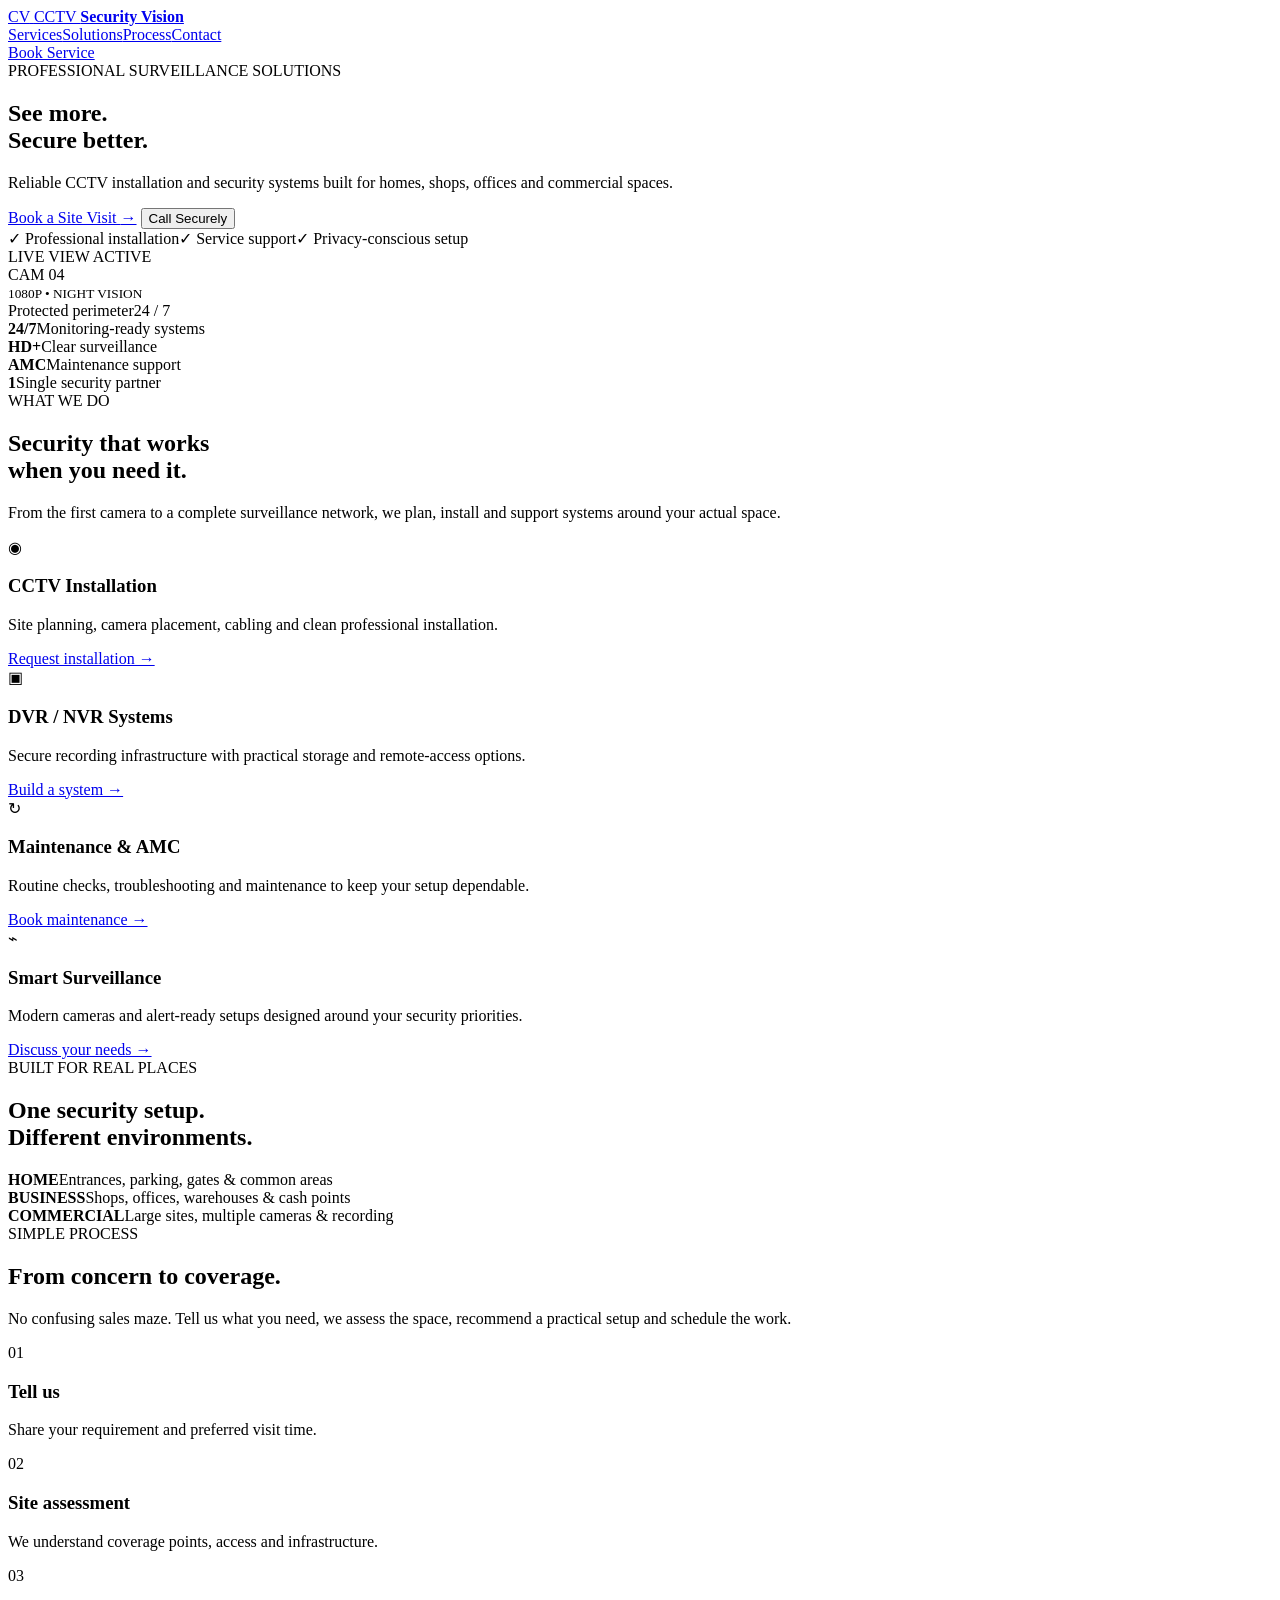
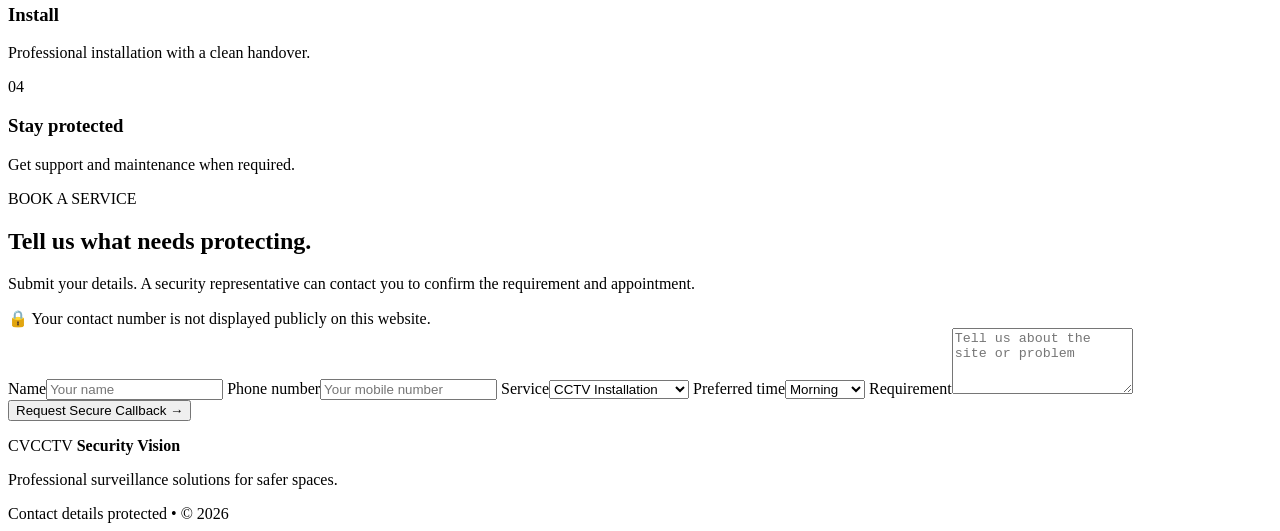
==== index.html @ 0ac09cd2 "Build CCTV Security Vision landing page" ====
<!doctype html>
<html lang="en">
<head>
  <meta charset="UTF-8">
  <meta name="viewport" content="width=device-width, initial-scale=1.0">
  <meta name="description" content="CCTV Security Vision — professional CCTV installation, surveillance systems, maintenance and security solutions.">
  <meta name="theme-color" content="#07111f">
  <title>CCTV Security Vision | Smart Surveillance. Real Protection.</title>
  <link rel="preconnect" href="https://fonts.googleapis.com">
  <link rel="preconnect" href="https://fonts.gstatic.com" crossorigin>
  <link href="https://fonts.googleapis.com/css2?family=Inter:wght@400;500;600;700;800&display=swap" rel="stylesheet">
  <link rel="stylesheet" href="styles.css">
</head>
<body>
  <header class="topbar">
    <a class="brand" href="#home" aria-label="CCTV Security Vision home">
      <span class="brand-mark">CV</span>
      <span>CCTV <b>Security Vision</b></span>
    </a>
    <nav class="nav" aria-label="Main navigation">
      <a href="#services">Services</a><a href="#solutions">Solutions</a><a href="#process">Process</a><a href="#contact">Contact</a>
    </nav>
    <a class="nav-cta" href="#booking">Book Service</a>
  </header>

  <main id="home">
    <section class="hero">
      <div class="hero-copy">
        <div class="eyebrow"><span class="status-dot"></span> PROFESSIONAL SURVEILLANCE SOLUTIONS</div>
        <h1>See more.<br><span>Secure better.</span></h1>
        <p class="hero-text">Reliable CCTV installation and security systems built for homes, shops, offices and commercial spaces.</p>
        <div class="hero-actions">
          <a class="btn primary" href="#booking">Book a Site Visit <span>→</span></a>
          <button class="btn secondary" type="button" id="secureCall">Call Securely</button>
        </div>
        <div class="trust-row"><span>✓ Professional installation</span><span>✓ Service support</span><span>✓ Privacy-conscious setup</span></div>
      </div>
      <div class="hero-visual" aria-label="CCTV surveillance preview">
        <div class="camera-card">
          <div class="camera-top"><span>LIVE VIEW</span><span class="live"><i></i> ACTIVE</span></div>
          <div class="camera-scene"><div class="scan"></div><div class="camera-lens"></div><div class="hud">CAM 04<br><small>1080P • NIGHT VISION</small></div></div>
          <div class="camera-bottom"><span>Protected perimeter</span><span>24 / 7</span></div>
        </div>
      </div>
    </section>

    <section class="stats"><div><strong>24/7</strong><span>Monitoring-ready systems</span></div><div><strong>HD+</strong><span>Clear surveillance</span></div><div><strong>AMC</strong><span>Maintenance support</span></div><div><strong>1</strong><span>Single security partner</span></div></section>

    <section id="services" class="section">
      <div class="section-head"><div><div class="eyebrow">WHAT WE DO</div><h2>Security that works<br>when you need it.</h2></div><p>From the first camera to a complete surveillance network, we plan, install and support systems around your actual space.</p></div>
      <div class="service-grid">
        <article><span class="icon">◉</span><h3>CCTV Installation</h3><p>Site planning, camera placement, cabling and clean professional installation.</p><a href="#booking">Request installation →</a></article>
        <article><span class="icon">▣</span><h3>DVR / NVR Systems</h3><p>Secure recording infrastructure with practical storage and remote-access options.</p><a href="#booking">Build a system →</a></article>
        <article><span class="icon">↻</span><h3>Maintenance & AMC</h3><p>Routine checks, troubleshooting and maintenance to keep your setup dependable.</p><a href="#booking">Book maintenance →</a></article>
        <article><span class="icon">⌁</span><h3>Smart Surveillance</h3><p>Modern cameras and alert-ready setups designed around your security priorities.</p><a href="#booking">Discuss your needs →</a></article>
      </div>
    </section>

    <section id="solutions" class="section dark-section">
      <div class="eyebrow">BUILT FOR REAL PLACES</div><h2>One security setup.<br>Different environments.</h2>
      <div class="solution-grid"><div><b>HOME</b><span>Entrances, parking, gates & common areas</span></div><div><b>BUSINESS</b><span>Shops, offices, warehouses & cash points</span></div><div><b>COMMERCIAL</b><span>Large sites, multiple cameras & recording</span></div></div>
    </section>

    <section id="process" class="section process"><div class="section-head"><div><div class="eyebrow">SIMPLE PROCESS</div><h2>From concern to coverage.</h2></div><p>No confusing sales maze. Tell us what you need, we assess the space, recommend a practical setup and schedule the work.</p></div><div class="steps"><div><span>01</span><h3>Tell us</h3><p>Share your requirement and preferred visit time.</p></div><div><span>02</span><h3>Site assessment</h3><p>We understand coverage points, access and infrastructure.</p></div><div><span>03</span><h3>Install</h3><p>Professional installation with a clean handover.</p></div><div><span>04</span><h3>Stay protected</h3><p>Get support and maintenance when required.</p></div></div></section>

    <section id="booking" class="booking-section">
      <div class="booking-copy"><div class="eyebrow">BOOK A SERVICE</div><h2>Tell us what needs protecting.</h2><p>Submit your details. A security representative can contact you to confirm the requirement and appointment.</p><div class="privacy-note">🔒 Your contact number is not displayed publicly on this website.</div></div>
      <form id="bookingForm" class="booking-form">
        <label>Name<input name="name" required autocomplete="name" placeholder="Your name"></label>
        <label>Phone number<input name="phone" required autocomplete="tel" inputmode="tel" placeholder="Your mobile number"></label>
        <label>Service<select name="service"><option>CCTV Installation</option><option>Maintenance / AMC</option><option>DVR / NVR</option><option>Site inspection</option><option>Other</option></select></label>
        <label>Preferred time<select name="time"><option>Morning</option><option>Afternoon</option><option>Evening</option></select></label>
        <label class="full">Requirement<textarea name="message" rows="4" placeholder="Tell us about the site or problem"></textarea></label>
        <button class="btn primary full" type="submit">Request Secure Callback <span>→</span></button>
        <p class="form-note" id="formMessage" role="status"></p>
      </form>
    </section>
  </main>

  <footer id="contact"><div class="brand"><span class="brand-mark">CV</span><span>CCTV <b>Security Vision</b></span></div><p>Professional surveillance solutions for safer spaces.</p><span class="protected">Contact details protected • © 2026</span></footer>
  <script src="script.js"></script>
</body>
</html>
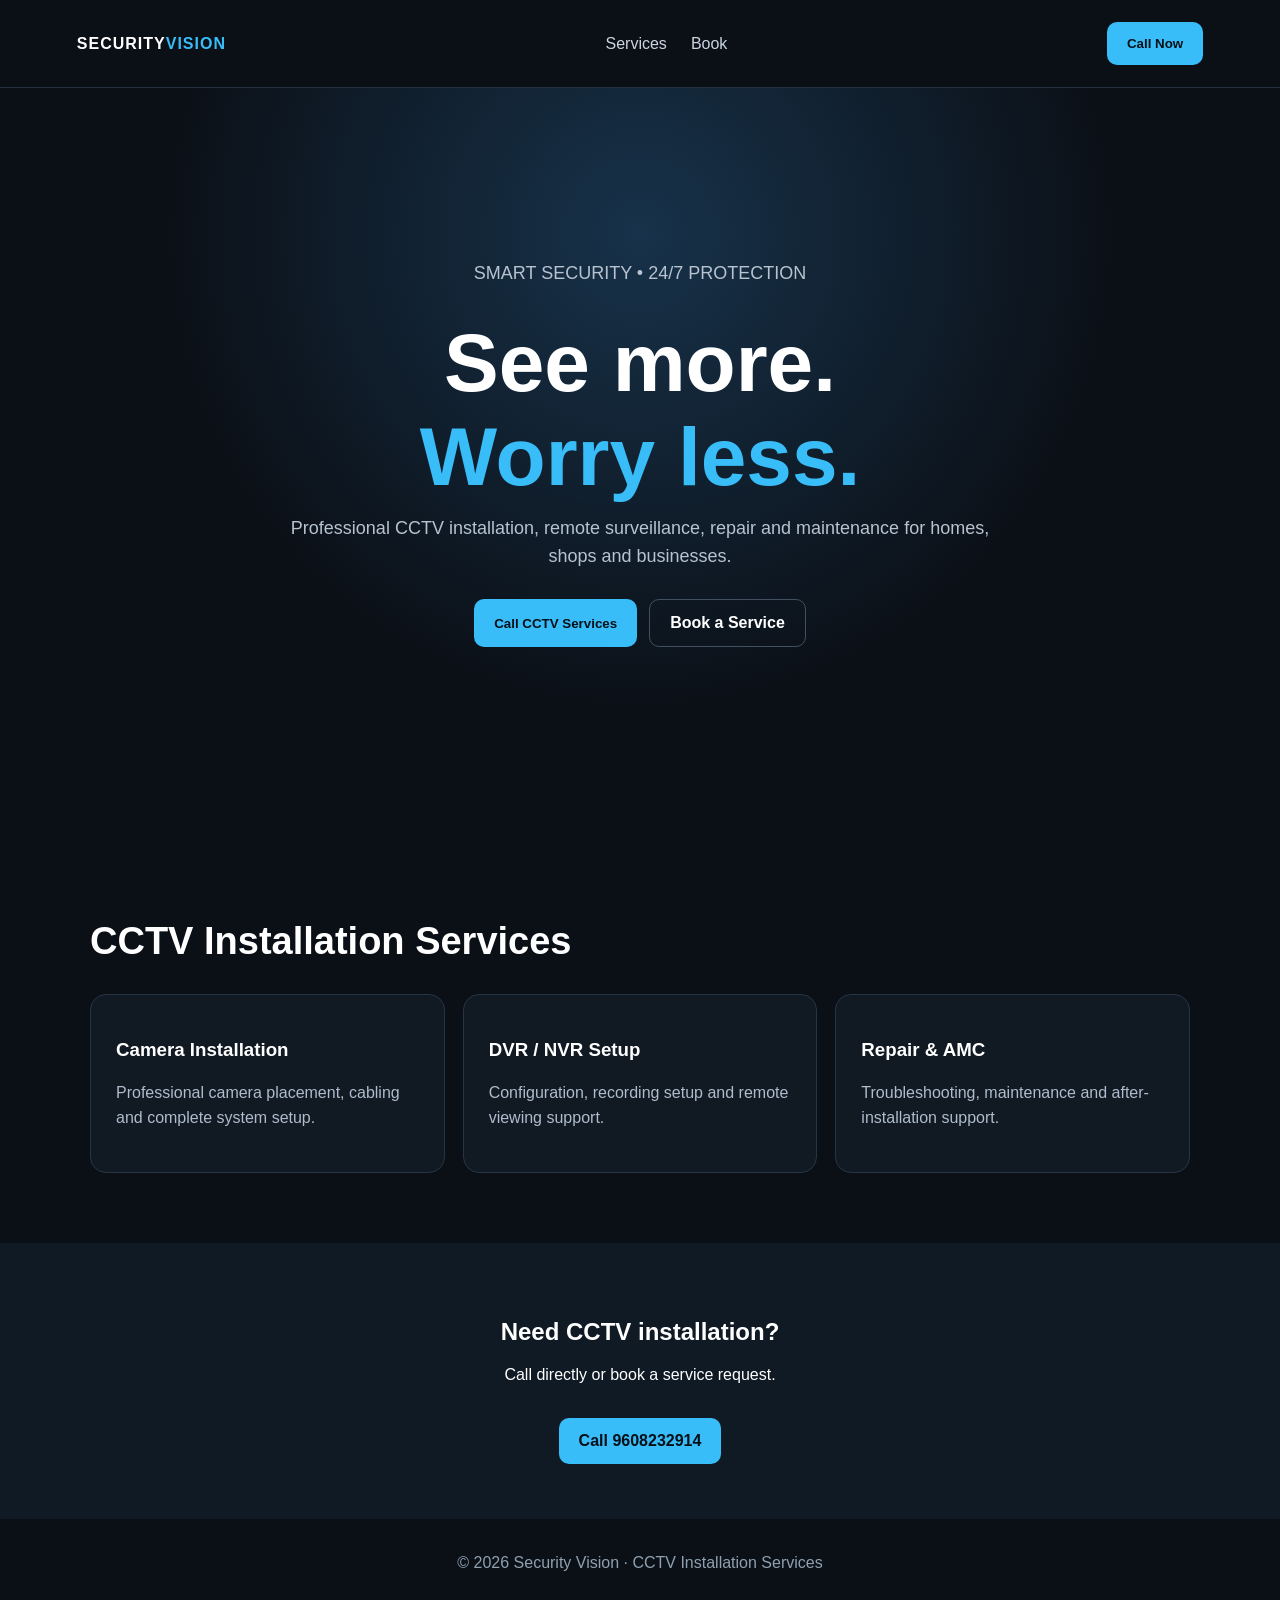
==== commit 06072752: "Add CCTV call function and service website" ====
--- a/index.html
+++ b/index.html
@@ -1,83 +1 @@
-<!doctype html>
-<html lang="en">
-<head>
-  <meta charset="UTF-8">
-  <meta name="viewport" content="width=device-width, initial-scale=1.0">
-  <meta name="description" content="CCTV Security Vision — professional CCTV installation, surveillance systems, maintenance and security solutions.">
-  <meta name="theme-color" content="#07111f">
-  <title>CCTV Security Vision | Smart Surveillance. Real Protection.</title>
-  <link rel="preconnect" href="https://fonts.googleapis.com">
-  <link rel="preconnect" href="https://fonts.gstatic.com" crossorigin>
-  <link href="https://fonts.googleapis.com/css2?family=Inter:wght@400;500;600;700;800&display=swap" rel="stylesheet">
-  <link rel="stylesheet" href="styles.css">
-</head>
-<body>
-  <header class="topbar">
-    <a class="brand" href="#home" aria-label="CCTV Security Vision home">
-      <span class="brand-mark">CV</span>
-      <span>CCTV <b>Security Vision</b></span>
-    </a>
-    <nav class="nav" aria-label="Main navigation">
-      <a href="#services">Services</a><a href="#solutions">Solutions</a><a href="#process">Process</a><a href="#contact">Contact</a>
-    </nav>
-    <a class="nav-cta" href="#booking">Book Service</a>
-  </header>
-
-  <main id="home">
-    <section class="hero">
-      <div class="hero-copy">
-        <div class="eyebrow"><span class="status-dot"></span> PROFESSIONAL SURVEILLANCE SOLUTIONS</div>
-        <h1>See more.<br><span>Secure better.</span></h1>
-        <p class="hero-text">Reliable CCTV installation and security systems built for homes, shops, offices and commercial spaces.</p>
-        <div class="hero-actions">
-          <a class="btn primary" href="#booking">Book a Site Visit <span>→</span></a>
-          <button class="btn secondary" type="button" id="secureCall">Call Securely</button>
-        </div>
-        <div class="trust-row"><span>✓ Professional installation</span><span>✓ Service support</span><span>✓ Privacy-conscious setup</span></div>
-      </div>
-      <div class="hero-visual" aria-label="CCTV surveillance preview">
-        <div class="camera-card">
-          <div class="camera-top"><span>LIVE VIEW</span><span class="live"><i></i> ACTIVE</span></div>
-          <div class="camera-scene"><div class="scan"></div><div class="camera-lens"></div><div class="hud">CAM 04<br><small>1080P • NIGHT VISION</small></div></div>
-          <div class="camera-bottom"><span>Protected perimeter</span><span>24 / 7</span></div>
-        </div>
-      </div>
-    </section>
-
-    <section class="stats"><div><strong>24/7</strong><span>Monitoring-ready systems</span></div><div><strong>HD+</strong><span>Clear surveillance</span></div><div><strong>AMC</strong><span>Maintenance support</span></div><div><strong>1</strong><span>Single security partner</span></div></section>
-
-    <section id="services" class="section">
-      <div class="section-head"><div><div class="eyebrow">WHAT WE DO</div><h2>Security that works<br>when you need it.</h2></div><p>From the first camera to a complete surveillance network, we plan, install and support systems around your actual space.</p></div>
-      <div class="service-grid">
-        <article><span class="icon">◉</span><h3>CCTV Installation</h3><p>Site planning, camera placement, cabling and clean professional installation.</p><a href="#booking">Request installation →</a></article>
-        <article><span class="icon">▣</span><h3>DVR / NVR Systems</h3><p>Secure recording infrastructure with practical storage and remote-access options.</p><a href="#booking">Build a system →</a></article>
-        <article><span class="icon">↻</span><h3>Maintenance & AMC</h3><p>Routine checks, troubleshooting and maintenance to keep your setup dependable.</p><a href="#booking">Book maintenance →</a></article>
-        <article><span class="icon">⌁</span><h3>Smart Surveillance</h3><p>Modern cameras and alert-ready setups designed around your security priorities.</p><a href="#booking">Discuss your needs →</a></article>
-      </div>
-    </section>
-
-    <section id="solutions" class="section dark-section">
-      <div class="eyebrow">BUILT FOR REAL PLACES</div><h2>One security setup.<br>Different environments.</h2>
-      <div class="solution-grid"><div><b>HOME</b><span>Entrances, parking, gates & common areas</span></div><div><b>BUSINESS</b><span>Shops, offices, warehouses & cash points</span></div><div><b>COMMERCIAL</b><span>Large sites, multiple cameras & recording</span></div></div>
-    </section>
-
-    <section id="process" class="section process"><div class="section-head"><div><div class="eyebrow">SIMPLE PROCESS</div><h2>From concern to coverage.</h2></div><p>No confusing sales maze. Tell us what you need, we assess the space, recommend a practical setup and schedule the work.</p></div><div class="steps"><div><span>01</span><h3>Tell us</h3><p>Share your requirement and preferred visit time.</p></div><div><span>02</span><h3>Site assessment</h3><p>We understand coverage points, access and infrastructure.</p></div><div><span>03</span><h3>Install</h3><p>Professional installation with a clean handover.</p></div><div><span>04</span><h3>Stay protected</h3><p>Get support and maintenance when required.</p></div></div></section>
-
-    <section id="booking" class="booking-section">
-      <div class="booking-copy"><div class="eyebrow">BOOK A SERVICE</div><h2>Tell us what needs protecting.</h2><p>Submit your details. A security representative can contact you to confirm the requirement and appointment.</p><div class="privacy-note">🔒 Your contact number is not displayed publicly on this website.</div></div>
-      <form id="bookingForm" class="booking-form">
-        <label>Name<input name="name" required autocomplete="name" placeholder="Your name"></label>
-        <label>Phone number<input name="phone" required autocomplete="tel" inputmode="tel" placeholder="Your mobile number"></label>
-        <label>Service<select name="service"><option>CCTV Installation</option><option>Maintenance / AMC</option><option>DVR / NVR</option><option>Site inspection</option><option>Other</option></select></label>
-        <label>Preferred time<select name="time"><option>Morning</option><option>Afternoon</option><option>Evening</option></select></label>
-        <label class="full">Requirement<textarea name="message" rows="4" placeholder="Tell us about the site or problem"></textarea></label>
-        <button class="btn primary full" type="submit">Request Secure Callback <span>→</span></button>
-        <p class="form-note" id="formMessage" role="status"></p>
-      </form>
-    </section>
-  </main>
-
-  <footer id="contact"><div class="brand"><span class="brand-mark">CV</span><span>CCTV <b>Security Vision</b></span></div><p>Professional surveillance solutions for safer spaces.</p><span class="protected">Contact details protected • © 2026</span></footer>
-  <script src="script.js"></script>
-</body>
-</html>+<!doctype html><html lang="en"><head><meta charset="utf-8"><meta name="viewport" content="width=device-width,initial-scale=1"><title>Security Vision | CCTV Installation Services</title><meta name="description" content="Professional CCTV installation, repair and surveillance services."><style>body{margin:0;font-family:Arial,sans-serif;background:#0b1017;color:#fff}header{padding:22px 6%;display:flex;justify-content:space-between;align-items:center;border-bottom:1px solid #24303d}nav a{color:#cbd5e1;margin:0 12px;text-decoration:none}.brand{font-weight:800;letter-spacing:1px}.brand span{color:#38bdf8}.btn{display:inline-block;border:0;border-radius:10px;padding:14px 20px;background:#38bdf8;color:#061018;font-weight:800;text-decoration:none;cursor:pointer}.hero{min-height:70vh;display:grid;place-items:center;text-align:center;padding:50px 6%;background:radial-gradient(circle at 50% 20%,#17324a,#0b1017 55%)}.hero h1{font-size:clamp(42px,8vw,82px);margin:10px 0}.hero h1 em{color:#38bdf8;font-style:normal}.hero p{max-width:700px;color:#b7c3d0;font-size:18px;line-height:1.6;margin:0 auto 28px}.actions{display:flex;gap:12px;justify-content:center;flex-wrap:wrap}.ghost{background:transparent;color:#fff;border:1px solid #415161}.section{padding:70px 6%;max-width:1100px;margin:auto}.section h2{font-size:38px}.cards{display:grid;grid-template-columns:repeat(auto-fit,minmax(220px,1fr));gap:18px}.card{background:#111923;border:1px solid #263545;border-radius:16px;padding:25px}.card p{color:#aebccc;line-height:1.6}.booking{background:#101a24;padding:55px 6%;text-align:center}.booking a{margin-top:18px}footer{text-align:center;padding:35px;color:#8fa0b1}@media(max-width:700px){header{gap:15px;flex-wrap:wrap}nav{order:3;width:100%;display:flex;justify-content:center;flex-wrap:wrap}.hero{min-height:60vh}}</style></head><body><header><div class="brand">SECURITY<span>VISION</span></div><nav><a href="#services">Services</a><a href="#booking">Book</a></nav><button class="btn" onclick="callNow()">Call Now</button></header><main><section class="hero"><div><p>SMART SECURITY • 24/7 PROTECTION</p><h1>See more.<br><em>Worry less.</em></h1><p>Professional CCTV installation, remote surveillance, repair and maintenance for homes, shops and businesses.</p><div class="actions"><button class="btn" onclick="callNow()">Call CCTV Services</button><a class="btn ghost" href="#booking">Book a Service</a></div></div></section><section id="services" class="section"><h2>CCTV Installation Services</h2><div class="cards"><article class="card"><h3>Camera Installation</h3><p>Professional camera placement, cabling and complete system setup.</p></article><article class="card"><h3>DVR / NVR Setup</h3><p>Configuration, recording setup and remote viewing support.</p></article><article class="card"><h3>Repair & AMC</h3><p>Troubleshooting, maintenance and after-installation support.</p></article></div></section><section id="booking" class="booking"><h2>Need CCTV installation?</h2><p>Call directly or book a service request.</p><a class="btn" href="tel:9608232914">Call 9608232914</a></section></main><footer>© 2026 Security Vision · CCTV Installation Services</footer><script>function callNow(){window.location.href='tel:9608232914'}</script></body></html>
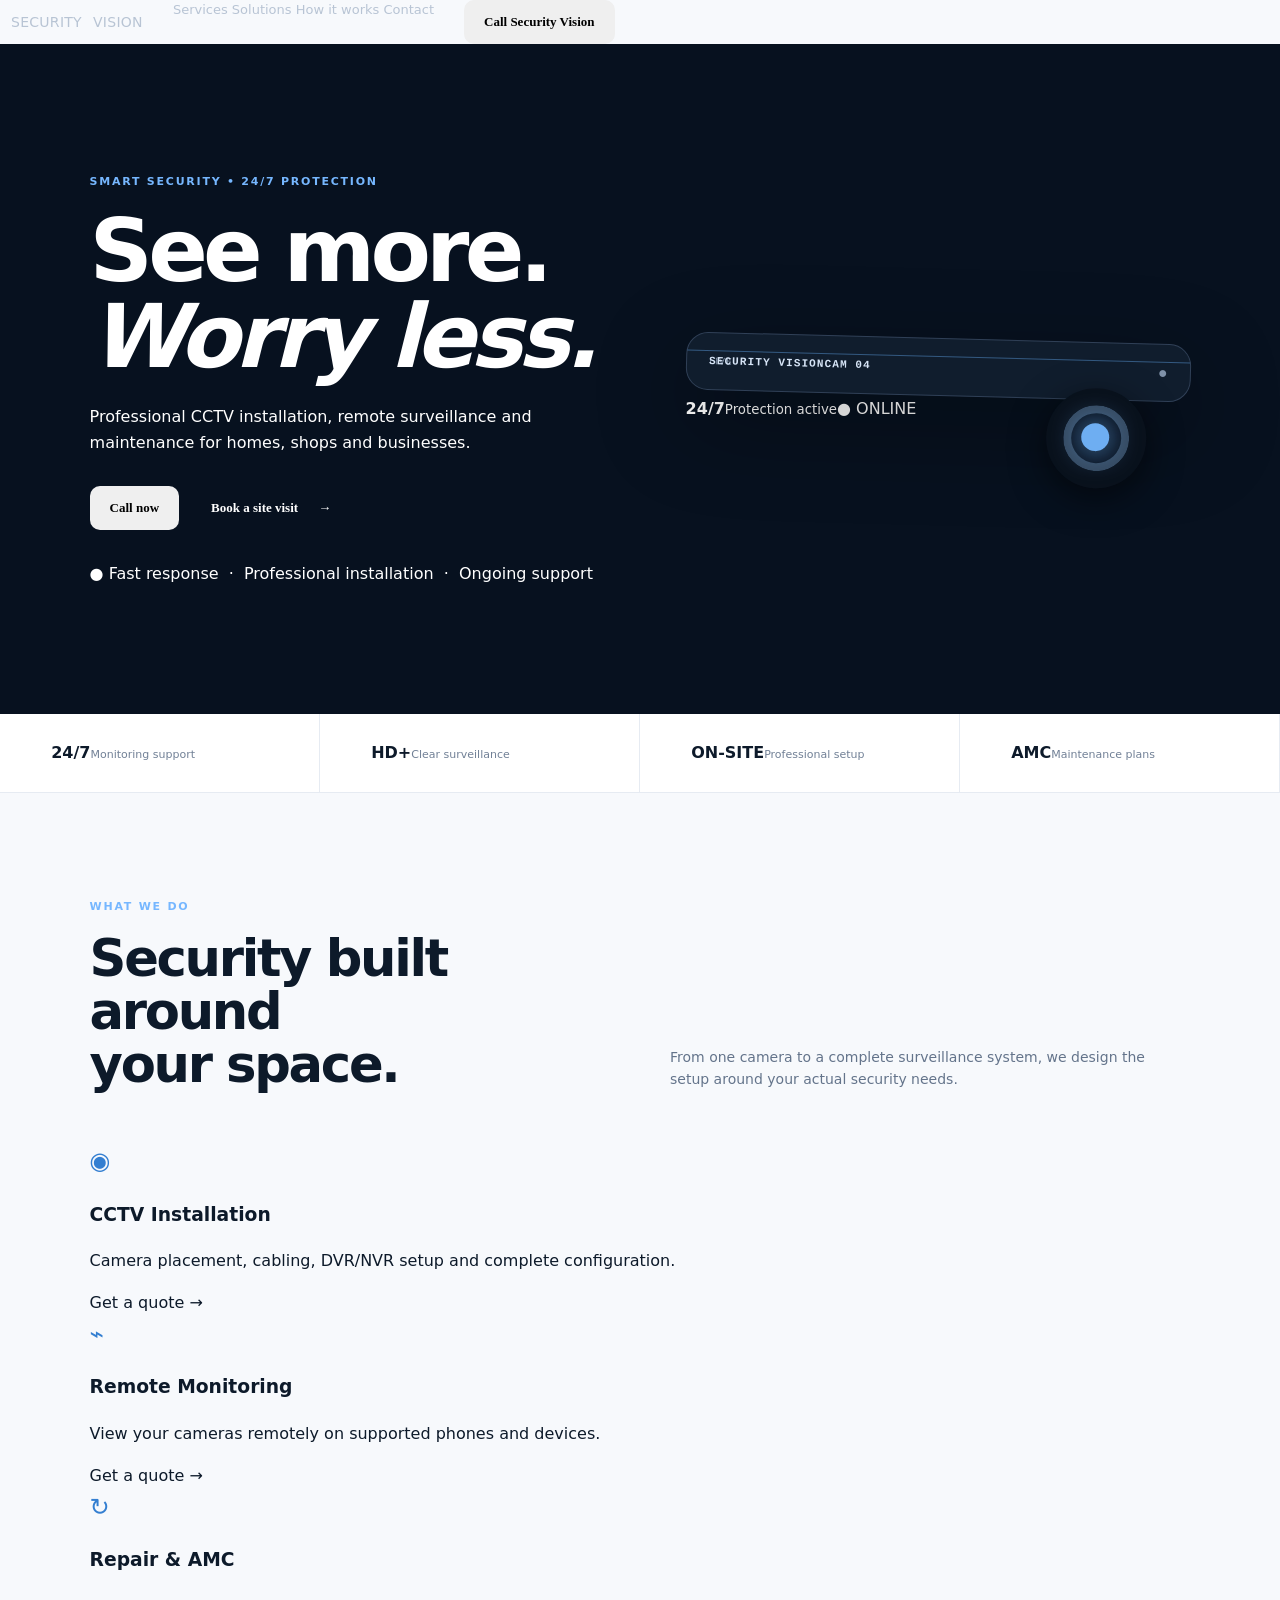
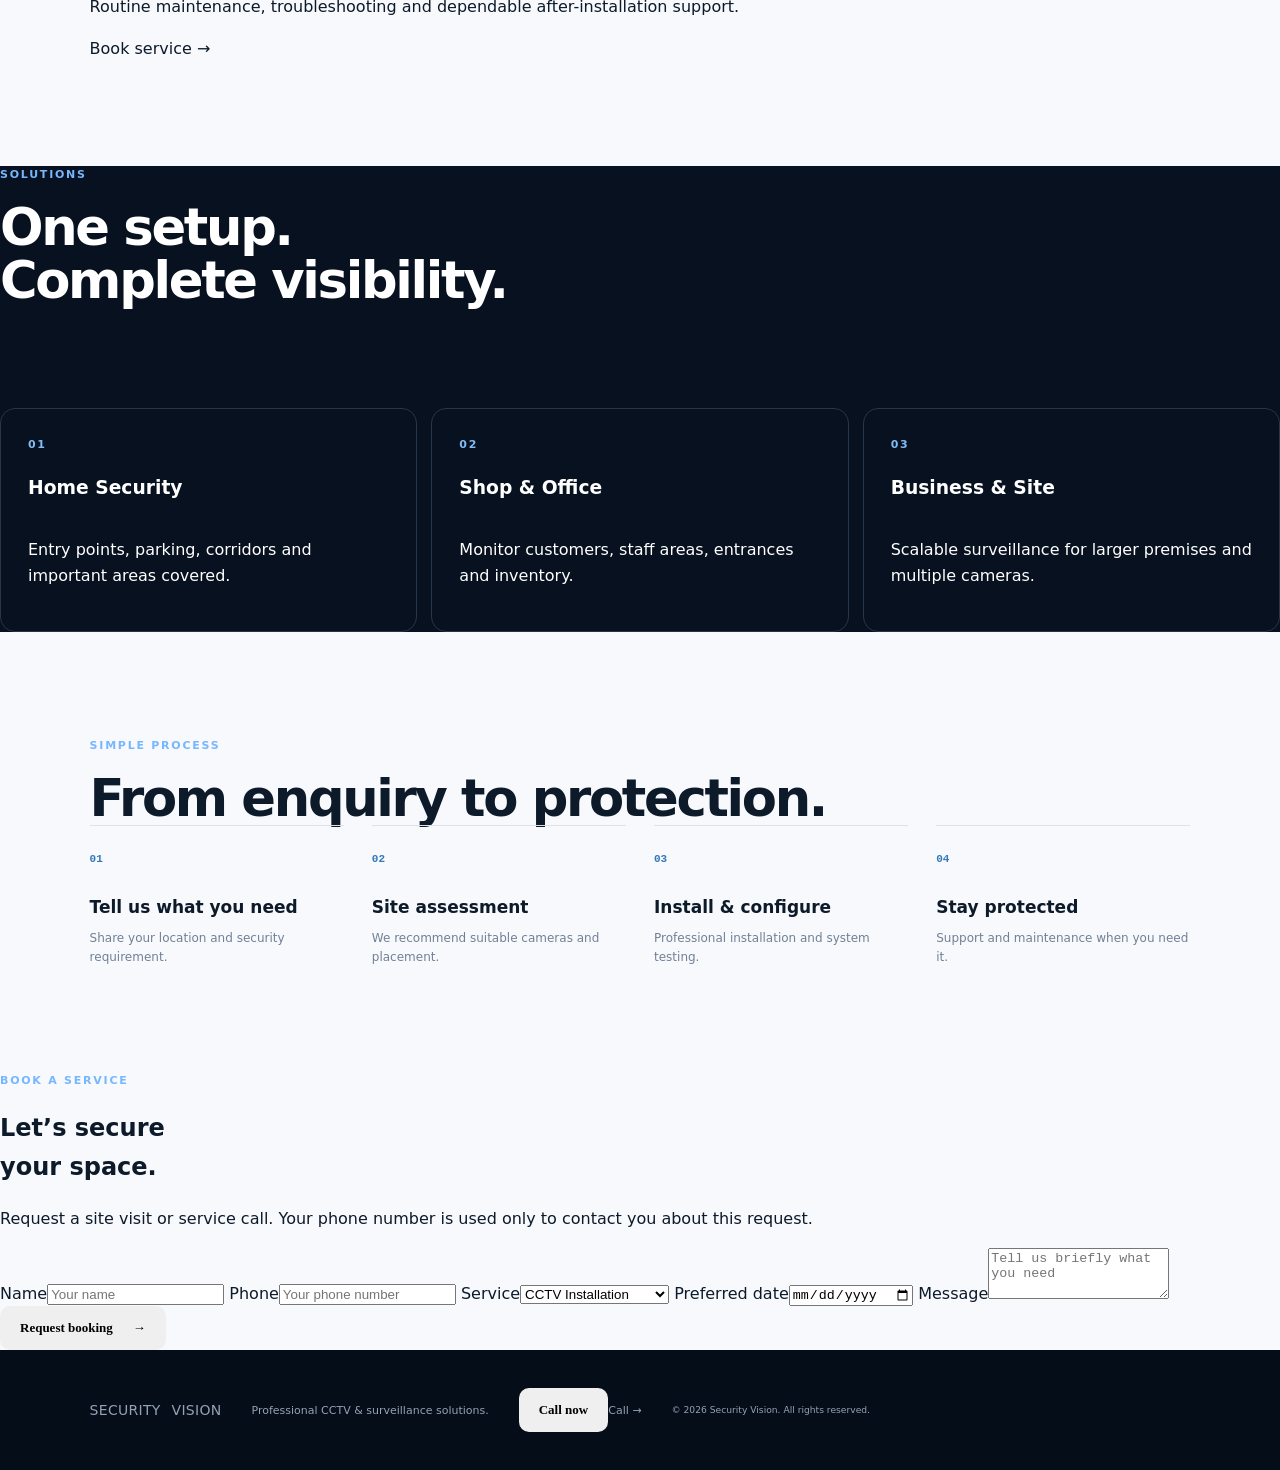
==== commit 8720eabe: "Restore premium desktop design and responsive CCTV mobile layout" ====
--- a/index.html
+++ b/index.html
@@ -1 +1,95 @@
-<!doctype html><html lang="en"><head><meta charset="utf-8"><meta name="viewport" content="width=device-width,initial-scale=1"><title>Security Vision | CCTV Installation Services</title><meta name="description" content="Professional CCTV installation, repair and surveillance services."><style>body{margin:0;font-family:Arial,sans-serif;background:#0b1017;color:#fff}header{padding:22px 6%;display:flex;justify-content:space-between;align-items:center;border-bottom:1px solid #24303d}nav a{color:#cbd5e1;margin:0 12px;text-decoration:none}.brand{font-weight:800;letter-spacing:1px}.brand span{color:#38bdf8}.btn{display:inline-block;border:0;border-radius:10px;padding:14px 20px;background:#38bdf8;color:#061018;font-weight:800;text-decoration:none;cursor:pointer}.hero{min-height:70vh;display:grid;place-items:center;text-align:center;padding:50px 6%;background:radial-gradient(circle at 50% 20%,#17324a,#0b1017 55%)}.hero h1{font-size:clamp(42px,8vw,82px);margin:10px 0}.hero h1 em{color:#38bdf8;font-style:normal}.hero p{max-width:700px;color:#b7c3d0;font-size:18px;line-height:1.6;margin:0 auto 28px}.actions{display:flex;gap:12px;justify-content:center;flex-wrap:wrap}.ghost{background:transparent;color:#fff;border:1px solid #415161}.section{padding:70px 6%;max-width:1100px;margin:auto}.section h2{font-size:38px}.cards{display:grid;grid-template-columns:repeat(auto-fit,minmax(220px,1fr));gap:18px}.card{background:#111923;border:1px solid #263545;border-radius:16px;padding:25px}.card p{color:#aebccc;line-height:1.6}.booking{background:#101a24;padding:55px 6%;text-align:center}.booking a{margin-top:18px}footer{text-align:center;padding:35px;color:#8fa0b1}@media(max-width:700px){header{gap:15px;flex-wrap:wrap}nav{order:3;width:100%;display:flex;justify-content:center;flex-wrap:wrap}.hero{min-height:60vh}}</style></head><body><header><div class="brand">SECURITY<span>VISION</span></div><nav><a href="#services">Services</a><a href="#booking">Book</a></nav><button class="btn" onclick="callNow()">Call Now</button></header><main><section class="hero"><div><p>SMART SECURITY • 24/7 PROTECTION</p><h1>See more.<br><em>Worry less.</em></h1><p>Professional CCTV installation, remote surveillance, repair and maintenance for homes, shops and businesses.</p><div class="actions"><button class="btn" onclick="callNow()">Call CCTV Services</button><a class="btn ghost" href="#booking">Book a Service</a></div></div></section><section id="services" class="section"><h2>CCTV Installation Services</h2><div class="cards"><article class="card"><h3>Camera Installation</h3><p>Professional camera placement, cabling and complete system setup.</p></article><article class="card"><h3>DVR / NVR Setup</h3><p>Configuration, recording setup and remote viewing support.</p></article><article class="card"><h3>Repair & AMC</h3><p>Troubleshooting, maintenance and after-installation support.</p></article></div></section><section id="booking" class="booking"><h2>Need CCTV installation?</h2><p>Call directly or book a service request.</p><a class="btn" href="tel:9608232914">Call 9608232914</a></section></main><footer>© 2026 Security Vision · CCTV Installation Services</footer><script>function callNow(){window.location.href='tel:9608232914'}</script></body></html>+<!doctype html>
+<html lang="en">
+<head>
+  <meta charset="utf-8">
+  <meta name="viewport" content="width=device-width, initial-scale=1">
+  <meta name="description" content="Security Vision — professional CCTV installation, surveillance and maintenance services.">
+  <title>Security Vision | CCTV & Surveillance</title>
+  <link rel="stylesheet" href="styles.css">
+</head>
+<body>
+<header class="nav">
+  <a class="brand" href="#"><span class="brand-dot"></span> SECURITY<span>VISION</span></a>
+  <nav>
+    <a href="#services">Services</a>
+    <a href="#solutions">Solutions</a>
+    <a href="#process">How it works</a>
+    <a href="#contact">Contact</a>
+  </nav>
+  <button class="btn btn-small" data-action="call">Call Security Vision</button>
+</header>
+<main>
+<section class="hero">
+  <div class="hero-copy">
+    <div class="eyebrow"><i></i> SMART SECURITY • 24/7 PROTECTION</div>
+    <h1>See more.<br><em>Worry less.</em></h1>
+    <p>Professional CCTV installation, remote surveillance and maintenance for homes, shops and businesses.</p>
+    <div class="hero-actions">
+      <button class="btn" data-action="call">Call now</button>
+      <a class="btn btn-ghost" href="#booking">Book a site visit <span>→</span></a>
+    </div>
+    <div class="trust"><span>●</span> Fast response &nbsp;·&nbsp; Professional installation &nbsp;·&nbsp; Ongoing support</div>
+  </div>
+  <div class="hero-visual">
+    <div class="camera-card">
+      <div class="scan"></div>
+      <div class="camera-top"><span>LIVE</span><b>●</b></div>
+      <div class="camera-lens"><div></div></div>
+      <div class="hud"><span>SECURITY VISION</span><span>CAM 04</span></div>
+    </div>
+    <div class="status-card"><b>24/7</b><small>Protection active</small><span>● ONLINE</span></div>
+  </div>
+</section>
+<section class="stats">
+  <div><b>24/7</b><span>Monitoring support</span></div>
+  <div><b>HD+</b><span>Clear surveillance</span></div>
+  <div><b>ON-SITE</b><span>Professional setup</span></div>
+  <div><b>AMC</b><span>Maintenance plans</span></div>
+</section>
+<section id="services" class="section">
+  <div class="section-head"><div><div class="eyebrow">WHAT WE DO</div><h2>Security built around<br>your space.</h2></div><p>From one camera to a complete surveillance system, we design the setup around your actual security needs.</p></div>
+  <div class="cards">
+    <article><span class="icon">◉</span><h3>CCTV Installation</h3><p>Camera placement, cabling, DVR/NVR setup and complete configuration.</p><a href="#booking">Get a quote →</a></article>
+    <article><span class="icon">⌁</span><h3>Remote Monitoring</h3><p>View your cameras remotely on supported phones and devices.</p><a href="#booking">Get a quote →</a></article>
+    <article><span class="icon">↻</span><h3>Repair & AMC</h3><p>Routine maintenance, troubleshooting and dependable after-installation support.</p><a href="#booking">Book service →</a></article>
+  </div>
+</section>
+<section id="solutions" class="dark-section">
+  <div class="section-head"><div><div class="eyebrow">SOLUTIONS</div><h2>One setup.<br>Complete visibility.</h2></div></div>
+  <div class="solution-grid">
+    <div><b>01</b><h3>Home Security</h3><p>Entry points, parking, corridors and important areas covered.</p></div>
+    <div><b>02</b><h3>Shop & Office</h3><p>Monitor customers, staff areas, entrances and inventory.</p></div>
+    <div><b>03</b><h3>Business & Site</h3><p>Scalable surveillance for larger premises and multiple cameras.</p></div>
+  </div>
+</section>
+<section id="process" class="section process">
+  <div class="eyebrow">SIMPLE PROCESS</div><h2>From enquiry to protection.</h2>
+  <div class="steps">
+    <div><span>01</span><h3>Tell us what you need</h3><p>Share your location and security requirement.</p></div>
+    <div><span>02</span><h3>Site assessment</h3><p>We recommend suitable cameras and placement.</p></div>
+    <div><span>03</span><h3>Install & configure</h3><p>Professional installation and system testing.</p></div>
+    <div><span>04</span><h3>Stay protected</h3><p>Support and maintenance when you need it.</p></div>
+  </div>
+</section>
+<section id="booking" class="booking">
+  <div><div class="eyebrow">BOOK A SERVICE</div><h2>Let’s secure<br>your space.</h2><p>Request a site visit or service call. Your phone number is used only to contact you about this request.</p></div>
+  <form id="bookingForm">
+    <label>Name<input required name="name" placeholder="Your name"></label>
+    <label>Phone<input required name="phone" type="tel" inputmode="tel" placeholder="Your phone number"></label>
+    <label>Service<select name="service"><option>CCTV Installation</option><option>Repair / Maintenance</option><option>AMC</option><option>Site Assessment</option></select></label>
+    <label>Preferred date<input name="date" type="date"></label>
+    <label>Message<textarea name="message" rows="3" placeholder="Tell us briefly what you need"></textarea></label>
+    <button class="btn" type="submit">Request booking <span>→</span></button>
+    <small id="formMsg"></small>
+  </form>
+</section>
+</main>
+<footer id="contact">
+  <div class="brand">SECURITY<span>VISION</span></div>
+  <p>Professional CCTV & surveillance solutions.</p>
+  <div class="footer-actions"><button class="btn btn-small" data-action="call">Call now</button><a class="whatsapp" href="tel:9608232914" aria-label="Call">Call →</a></div>
+  <small>© 2026 Security Vision. All rights reserved.</small>
+</footer>
+<script src="script.js"></script>
+</body>
+</html>
--- a/styles.css
+++ b/styles.css
@@ -0,0 +1 @@
+*{box-sizing:border-box}html{scroll-behavior:smooth}body{margin:0;font-family:Inter,system-ui,sans-serif;color:#0d1a2a;background:#f7f9fc;line-height:1.6}a{text-decoration:none;color:inherit}.topbar{height:76px;padding:0 clamp(20px,5vw,72px);display:flex;align-items:center;justify-content:space-between;background:#07111f;color:#fff;position:sticky;top:0;z-index:20;border-bottom:1px solid rgba(255,255,255,.08)}.brand{display:flex;align-items:center;gap:11px;font-size:14px;letter-spacing:.02em}.brand b{font-weight:800}.brand-mark{display:grid;place-items:center;width:36px;height:36px;border:1px solid #3b82f6;border-radius:10px;font-size:11px;font-weight:800;color:#8ec5ff}.nav{display:flex;gap:30px;color:#b8c4d4;font-size:13px}.nav a:hover{color:#fff}.nav-cta{background:#fff;color:#07111f;border-radius:9px;padding:10px 17px;font-size:13px;font-weight:800}.hero{min-height:670px;background:#07111f;color:#fff;padding:82px clamp(20px,7vw,105px) 80px;display:grid;grid-template-columns:1.03fr .97fr;gap:60px;align-items:center;overflow:hidden}.eyebrow{font-size:11px;letter-spacing:.16em;font-weight:800;color:#76b7ff;margin-bottom:17px}.status-dot,.live i{display:inline-block;width:7px;height:7px;background:#55d68a;border-radius:50%;margin-right:7px;box-shadow:0 0 0 4px rgba(85,214,138,.12)}h1{font-size:clamp(48px,7vw,88px);line-height:.98;letter-spacing:-.055em;margin:0 0 24px;font-weight:800}h1 span{color:#8ec5ff}.hero-text{max-width:570px;color:#aebbd0;font-size:17px}.hero-actions{display:flex;gap:12px;margin:31px 0}.btn{border:0;border-radius:10px;padding:14px 20px;font:700 13px Inter;cursor:pointer;display:inline-flex;align-items:center;justify-content:center;gap:20px}.btn.primary{background:#fff;color:#07111f}.btn.secondary{background:transparent;color:#fff;border:1px solid #3a485c}.btn:hover{transform:translateY(-1px)}.trust-row{display:flex;flex-wrap:wrap;gap:17px;color:#8291a6;font-size:11px}.camera-card{background:#101d2d;border:1px solid #304057;border-radius:22px;padding:13px;box-shadow:0 30px 90px rgba(0,0,0,.35);transform:rotate(1.5deg)}.camera-top,.camera-bottom{display:flex;justify-content:space-between;padding:8px 9px;color:#7f91a8;font-size:9px;letter-spacing:.12em}.live{color:#72d99a}.camera-scene{height:330px;border-radius:13px;position:relative;overflow:hidden;background:linear-gradient(135deg,#25394e,#0b1726 55%,#17283b);}.camera-scene:before,.camera-scene:after{content:"";position:absolute;background:rgba(255,255,255,.045)}.camera-scene:before{width:130%;height:1px;top:48%;left:-15%;box-shadow:0 80px rgba(255,255,255,.045)}.camera-scene:after{height:130%;width:1px;left:50%;top:-15%;box-shadow:100px 0 rgba(255,255,255,.04)}.camera-lens{position:absolute;width:100px;height:100px;border-radius:50%;border:17px solid #09111c;right:42px;top:45px;box-shadow:inset 0 0 0 8px #34485e,0 10px 35px #0008}.camera-lens:after{content:"";position:absolute;width:28px;height:28px;border-radius:50%;background:#6eaef2;left:18px;top:18px;box-shadow:0 0 30px #6eaef2}.hud{position:absolute;left:22px;bottom:22px;color:#d7e5f7;font:700 11px monospace;letter-spacing:.1em}.hud small{color:#7890aa;font-size:8px}.scan{position:absolute;left:0;right:0;height:1px;background:#69b5ff66;top:30%;animation:scan 4s linear infinite}@keyframes scan{to{top:90%}}.stats{display:grid;grid-template-columns:repeat(4,1fr);background:#fff;border-bottom:1px solid #e6ebf2}.stats div{padding:26px clamp(16px,4vw,55px);border-right:1px solid #e6ebf2}.stats strong{display:block;font-size:25px;letter-spacing:-.04em}.stats span{font-size:11px;color:#718096}.section{padding:105px clamp(20px,7vw,105px)}.section-head{display:grid;grid-template-columns:1fr 1fr;gap:60px;margin-bottom:52px;align-items:end}.section-head h2,.section h2{font-size:clamp(34px,4vw,55px);line-height:1.03;letter-spacing:-.045em;margin:0}.section-head p{margin:0;color:#64748b;max-width:500px;font-size:14px}.service-grid{display:grid;grid-template-columns:repeat(4,1fr);gap:14px}.service-grid article{background:#fff;border:1px solid #e4e9f0;border-radius:16px;padding:28px;min-height:270px;display:flex;flex-direction:column}.icon{font-size:24px;color:#347fd1}.service-grid h3{margin:24px 0 9px;font-size:17px}.service-grid p{font-size:12px;color:#718096;margin:0}.service-grid a{margin-top:auto;color:#1e6db9;font-size:11px;font-weight:800}.dark-section{background:#07111f;color:#fff}.dark-section h2{margin-bottom:50px}.solution-grid{display:grid;grid-template-columns:repeat(3,1fr);gap:14px}.solution-grid div{min-height:180px;border:1px solid #26364b;border-radius:15px;padding:27px;display:flex;flex-direction:column;justify-content:end}.solution-grid b{font-size:11px;letter-spacing:.15em;color:#82bcf5}.solution-grid span{font-size:14px;color:#a8b6c9;margin-top:9px}.steps{display:grid;grid-template-columns:repeat(4,1fr);gap:28px}.steps div{border-top:1px solid #dce2ea;padding-top:18px}.steps span{font:800 11px monospace;color:#3279bb}.steps h3{font-size:17px;margin:25px 0 7px}.steps p{font-size:12px;color:#718096;margin:0}.booking-section{background:#eaf1f8;padding:85px clamp(20px,7vw,105px);display:grid;grid-template-columns:.8fr 1.2fr;gap:80px}.booking-copy h2{font-size:clamp(35px,4vw,55px);line-height:1.02;letter-spacing:-.045em;margin:0 0 20px}.booking-copy p{color:#617086;max-width:430px;font-size:14px}.privacy-note{margin-top:30px;font-size:11px;font-weight:700;color:#2f5d86}.booking-form{background:#fff;border:1px solid #dce5ef;border-radius:18px;padding:28px;display:grid;grid-template-columns:1fr 1fr;gap:17px}.booking-form label{font-size:11px;font-weight:800;color:#43536a}.booking-form input,.booking-form select,.booking-form textarea{width:100%;margin-top:7px;border:1px solid #dbe3ec;border-radius:9px;padding:12px;font:13px Inter;color:#142235;background:#fbfcfe;outline:none}.booking-form input:focus,.booking-form select:focus,.booking-form textarea:focus{border-color:#5595d5}.full{grid-column:1/-1}.form-note{font-size:11px;color:#3279bb;margin:0;min-height:16px}footer{background:#050d18;color:#93a2b7;padding:38px clamp(20px,7vw,105px);display:flex;align-items:center;gap:30px;font-size:11px}footer p{margin:0}.protected{margin-left:auto;color:#53657b}@media(max-width:850px){.nav{display:none}.hero{grid-template-columns:1fr;padding-top:65px}.hero-visual{max-width:620px}.stats{grid-template-columns:1fr 1fr}.service-grid{grid-template-columns:1fr 1fr}.section-head,.booking-section{grid-template-columns:1fr;gap:25px}.solution-grid,.steps{grid-template-columns:1fr 1fr}.booking-section{padding-top:65px}footer{flex-wrap:wrap}.protected{margin-left:0;width:100%}}@media(max-width:560px){.topbar{height:68px}.nav-cta{padding:9px 11px}.hero{min-height:auto;padding:55px 20px}.hero-actions{flex-direction:column}.btn{width:100%}.camera-scene{height:240px}.stats div{padding:20px 15px}.service-grid,.solution-grid,.steps,.booking-form{grid-template-columns:1fr}.section{padding:70px 20px}.section-head{margin-bottom:35px}.booking-form{padding:20px}.full{grid-column:auto}.booking-section{padding:65px 20px}.booking-form .full{grid-column:1}.hero-text{font-size:15px}.trust-row{display:none}}
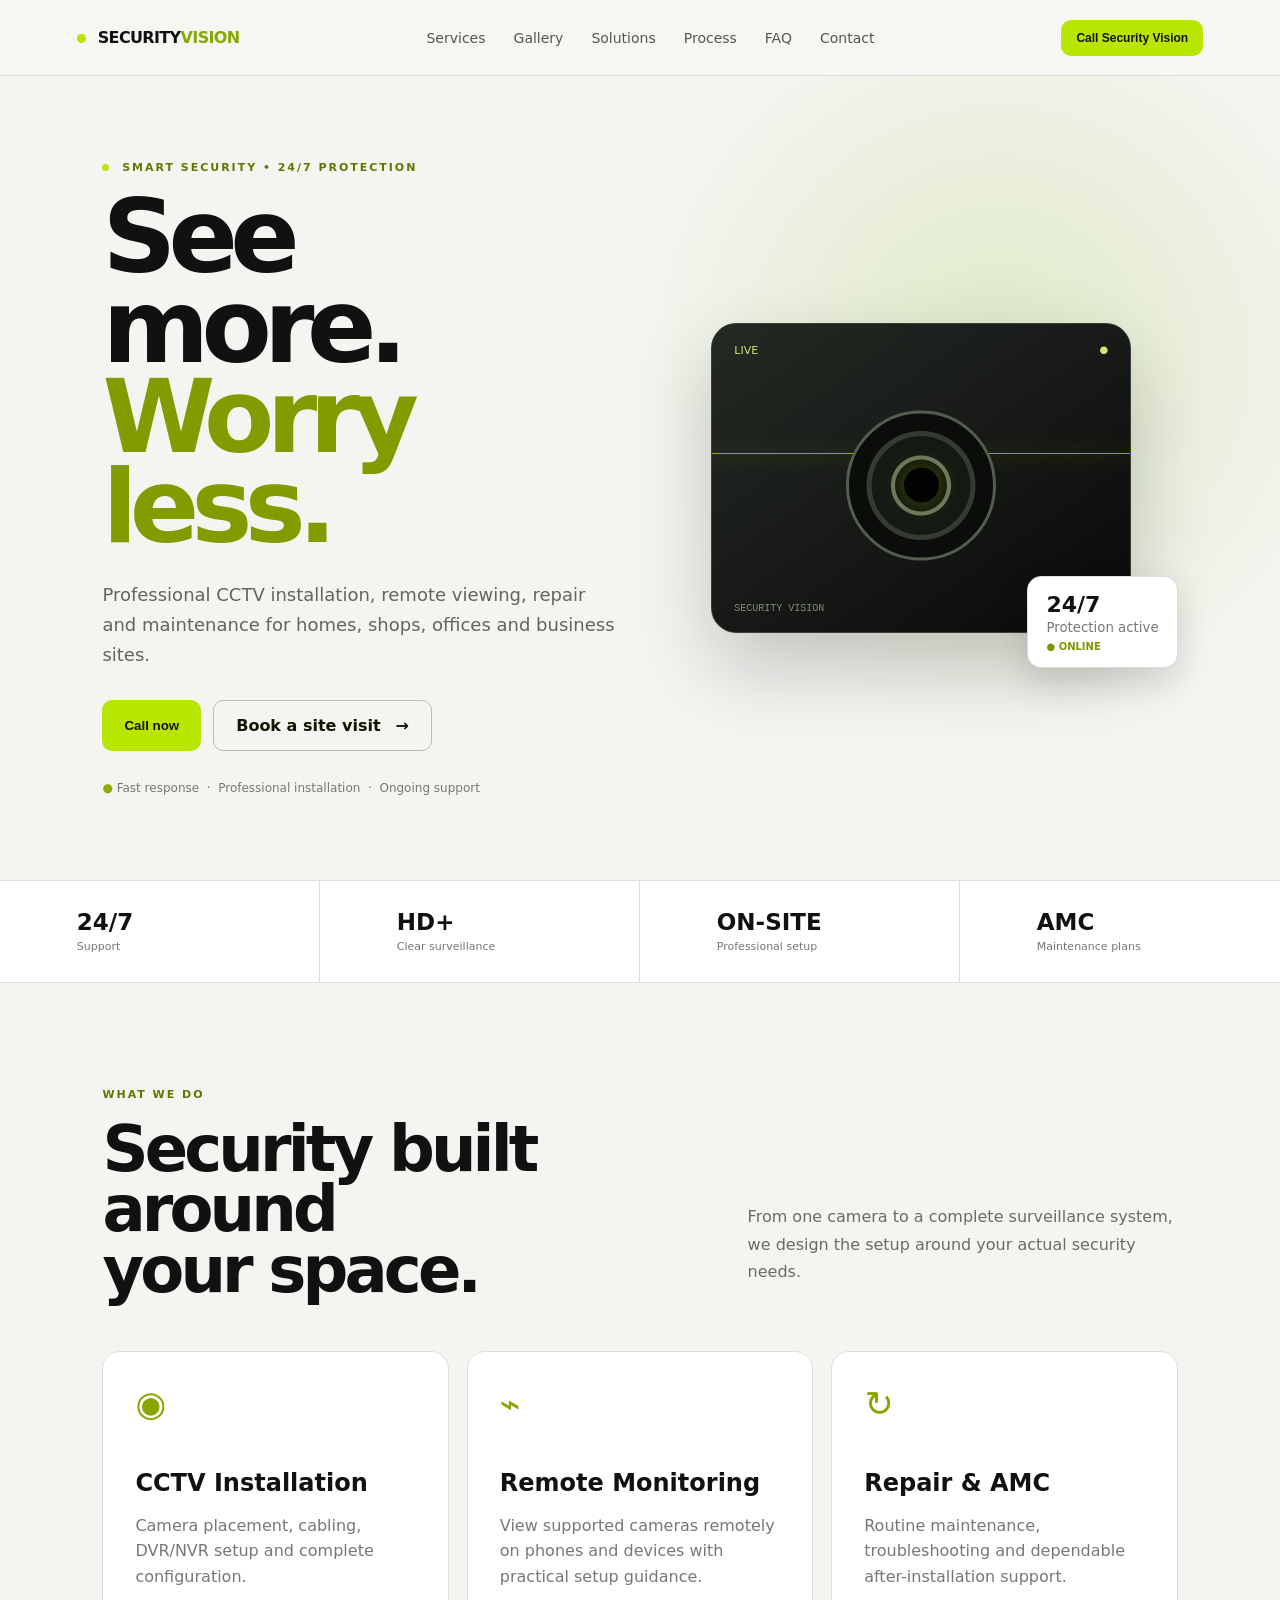
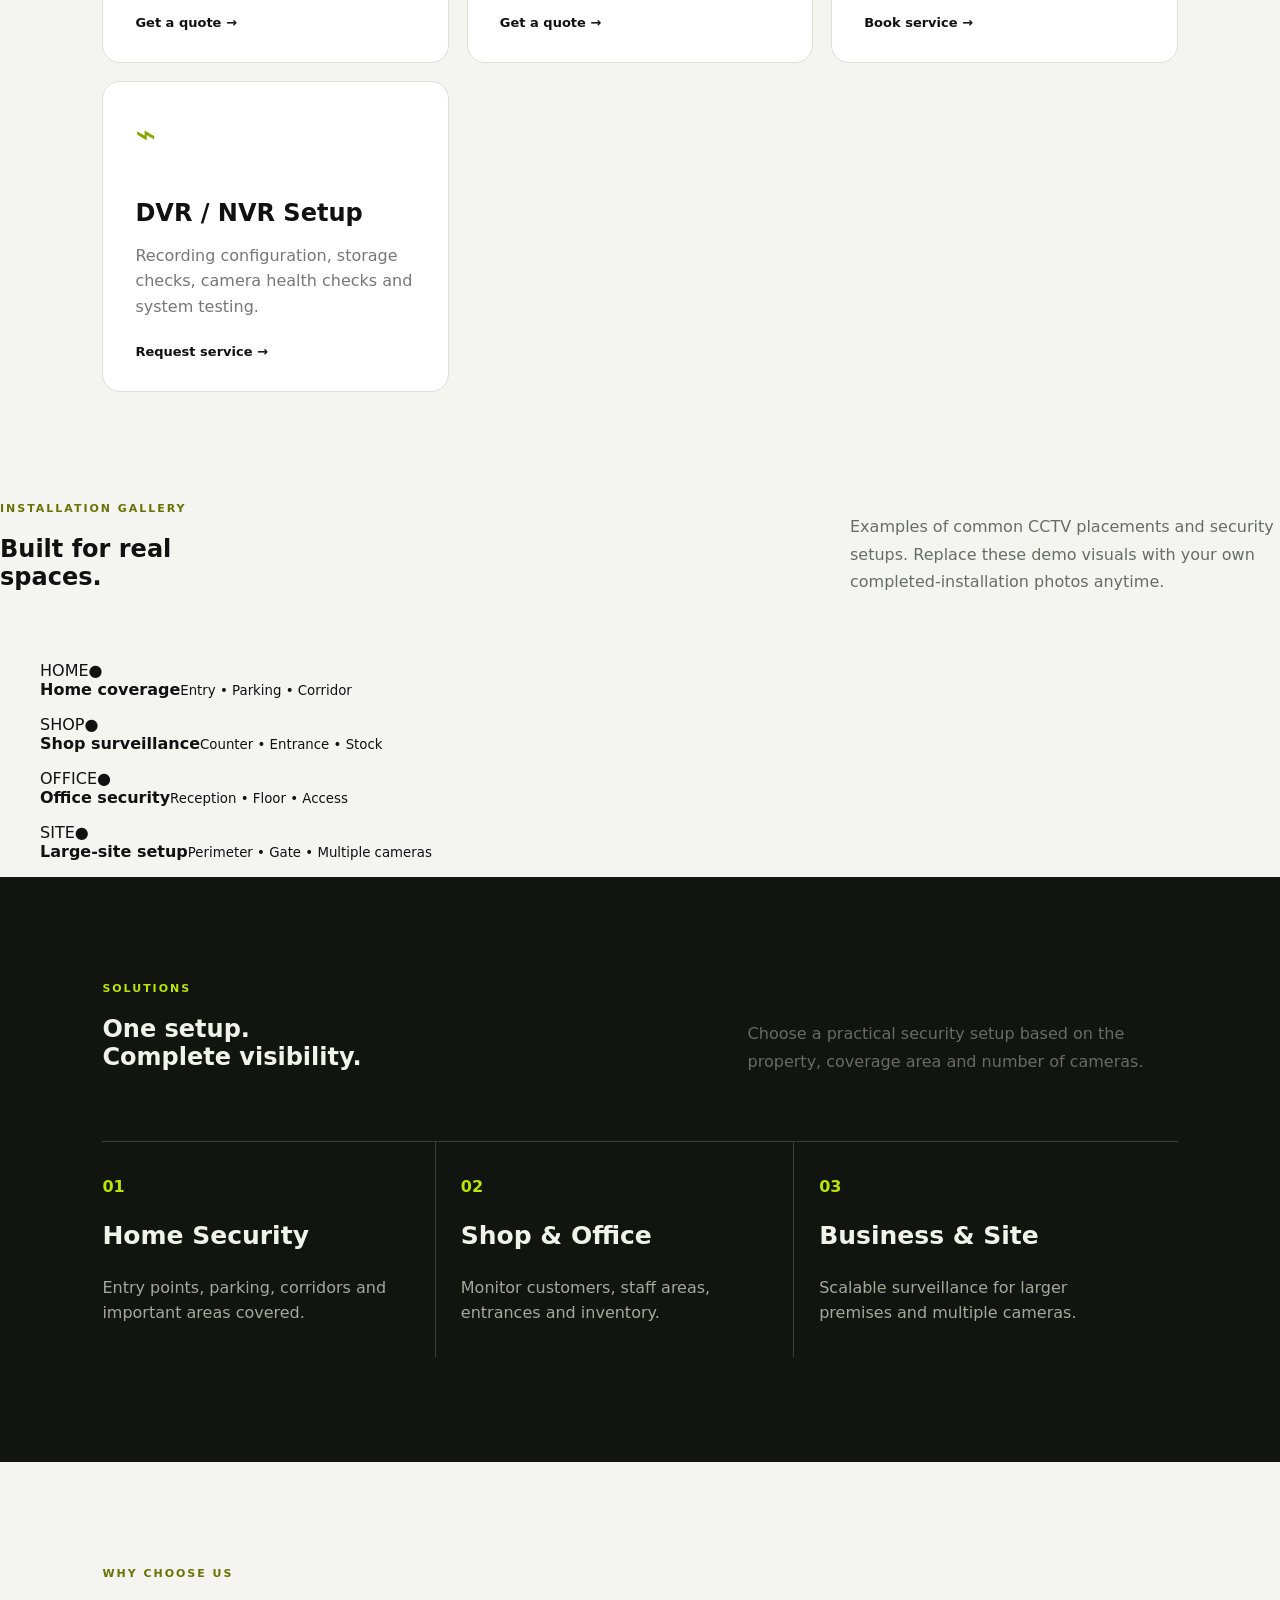
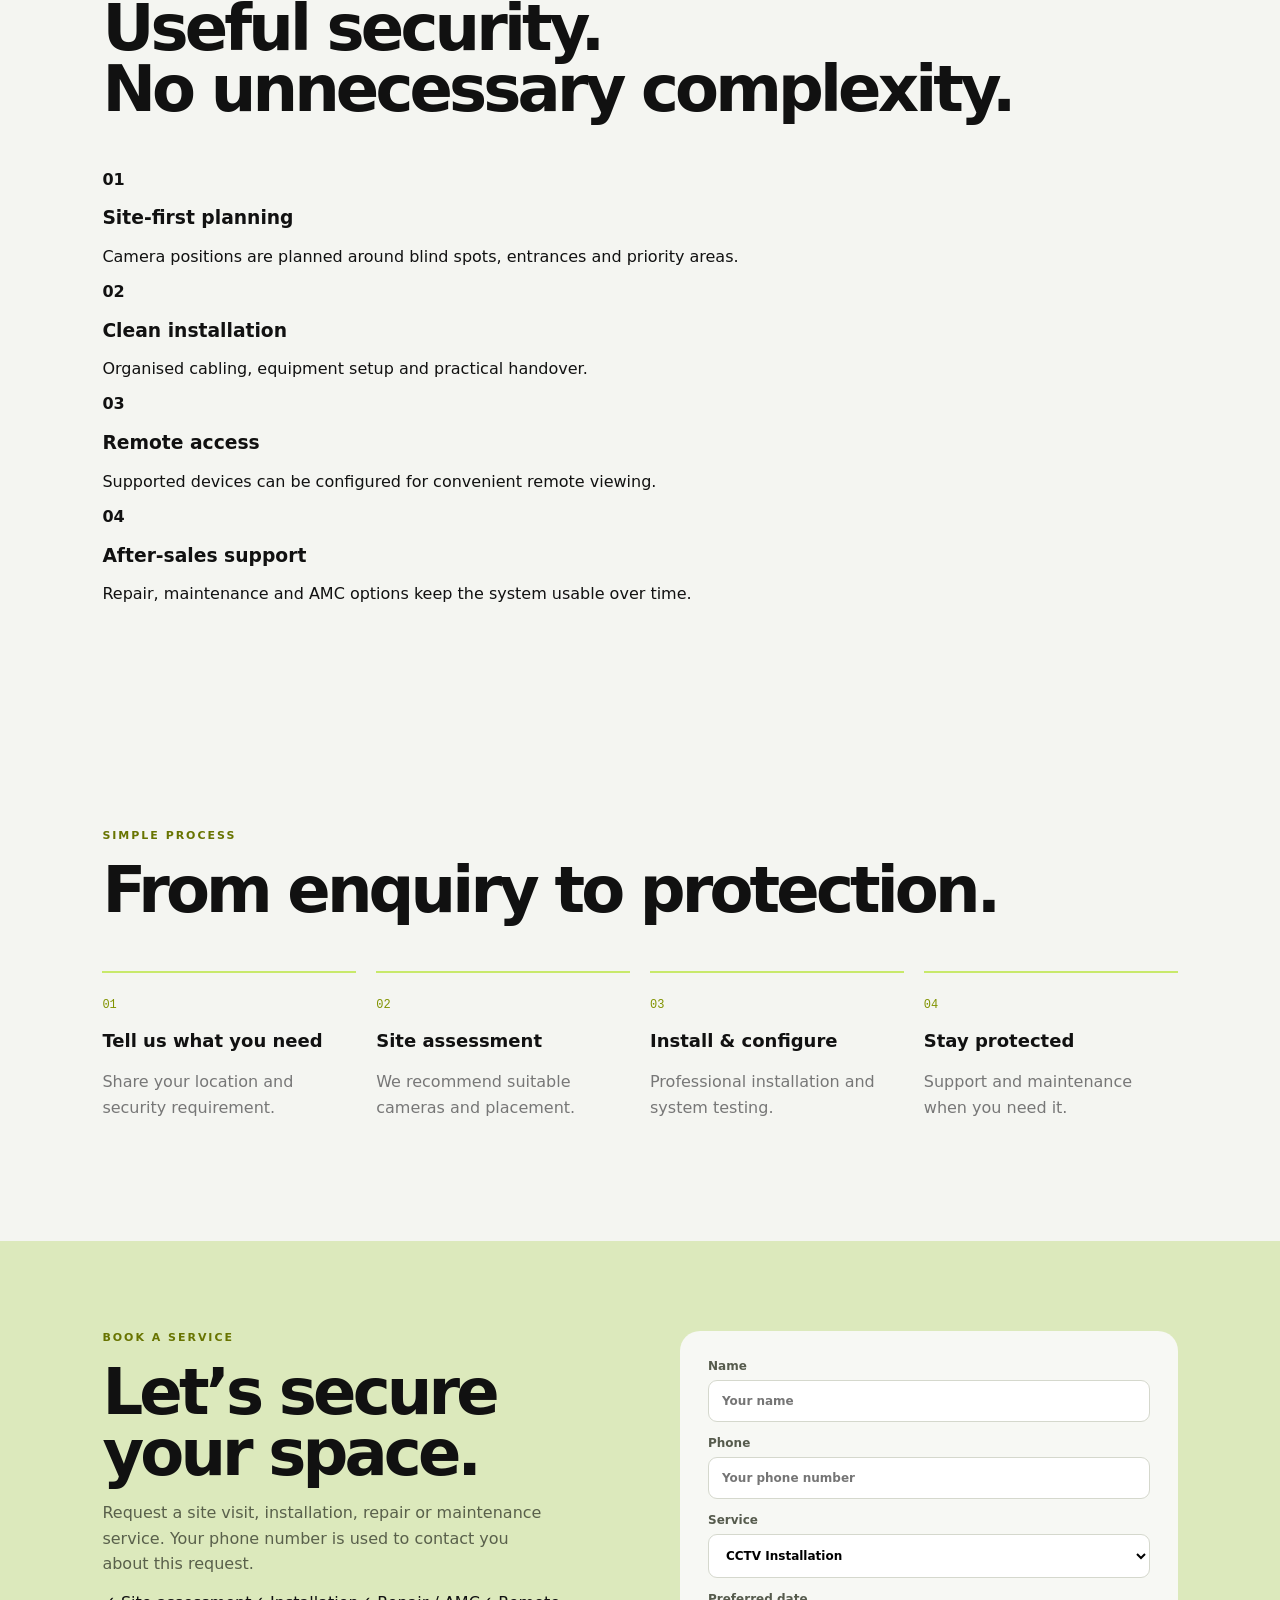
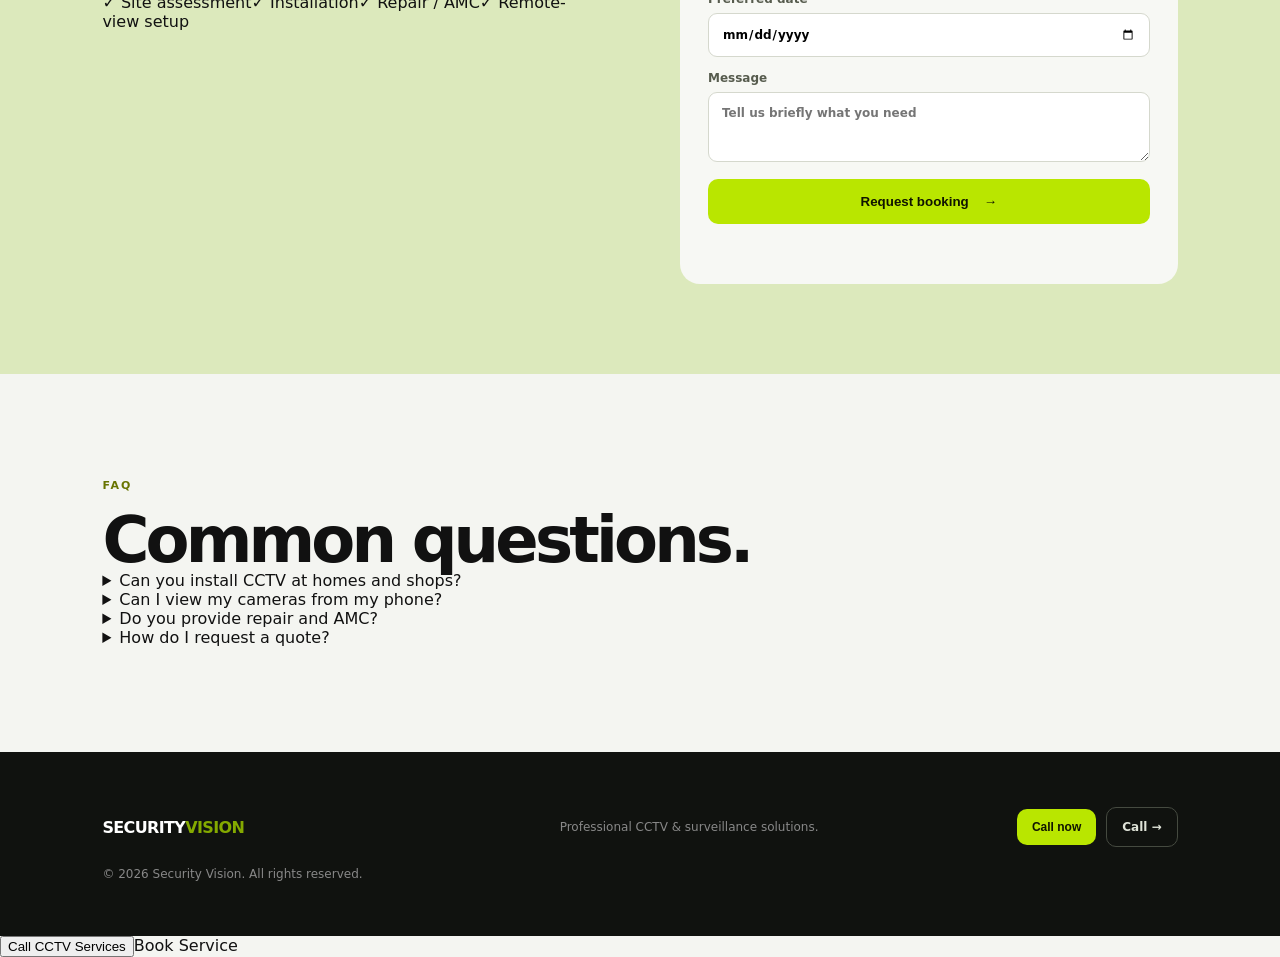
==== commit 91489c0b: "Improve Security Vision landing page with gallery and service features" ====
--- a/index.html
+++ b/index.html
@@ -2,94 +2,71 @@
 <html lang="en">
 <head>
   <meta charset="utf-8">
-  <meta name="viewport" content="width=device-width, initial-scale=1">
-  <meta name="description" content="Security Vision — professional CCTV installation, surveillance and maintenance services.">
+  <meta name="viewport" content="width=device-width,initial-scale=1">
+  <meta name="description" content="Security Vision — professional CCTV installation, surveillance, repair, AMC and security solutions.">
+  <meta name="theme-color" content="#0b1017">
   <title>Security Vision | CCTV & Surveillance</title>
   <link rel="stylesheet" href="styles.css">
 </head>
 <body>
 <header class="nav">
-  <a class="brand" href="#"><span class="brand-dot"></span> SECURITY<span>VISION</span></a>
-  <nav>
-    <a href="#services">Services</a>
-    <a href="#solutions">Solutions</a>
-    <a href="#process">How it works</a>
-    <a href="#contact">Contact</a>
+  <a class="brand" href="#top"><span class="brand-dot"></span> SECURITY<span>VISION</span></a>
+  <nav aria-label="Primary navigation">
+    <a href="#services">Services</a><a href="#gallery">Gallery</a><a href="#solutions">Solutions</a><a href="#process">Process</a><a href="#faq">FAQ</a><a href="#contact">Contact</a>
   </nav>
   <button class="btn btn-small" data-action="call">Call Security Vision</button>
 </header>
-<main>
+<main id="top">
 <section class="hero">
   <div class="hero-copy">
     <div class="eyebrow"><i></i> SMART SECURITY • 24/7 PROTECTION</div>
     <h1>See more.<br><em>Worry less.</em></h1>
-    <p>Professional CCTV installation, remote surveillance and maintenance for homes, shops and businesses.</p>
-    <div class="hero-actions">
-      <button class="btn" data-action="call">Call now</button>
-      <a class="btn btn-ghost" href="#booking">Book a site visit <span>→</span></a>
-    </div>
+    <p>Professional CCTV installation, remote viewing, repair and maintenance for homes, shops, offices and business sites.</p>
+    <div class="hero-actions"><button class="btn" data-action="call">Call now</button><a class="btn btn-ghost" href="#booking">Book a site visit <span>→</span></a></div>
     <div class="trust"><span>●</span> Fast response &nbsp;·&nbsp; Professional installation &nbsp;·&nbsp; Ongoing support</div>
   </div>
   <div class="hero-visual">
-    <div class="camera-card">
-      <div class="scan"></div>
-      <div class="camera-top"><span>LIVE</span><b>●</b></div>
-      <div class="camera-lens"><div></div></div>
-      <div class="hud"><span>SECURITY VISION</span><span>CAM 04</span></div>
-    </div>
+    <div class="camera-card"><div class="scan"></div><div class="camera-top"><span>LIVE</span><b>●</b></div><div class="camera-lens"><div></div></div><div class="hud"><span>SECURITY VISION</span><span>CAM 04</span></div></div>
     <div class="status-card"><b>24/7</b><small>Protection active</small><span>● ONLINE</span></div>
   </div>
 </section>
-<section class="stats">
-  <div><b>24/7</b><span>Monitoring support</span></div>
-  <div><b>HD+</b><span>Clear surveillance</span></div>
-  <div><b>ON-SITE</b><span>Professional setup</span></div>
-  <div><b>AMC</b><span>Maintenance plans</span></div>
-</section>
+<section class="stats" aria-label="Service highlights"><div><b>24/7</b><span>Support</span></div><div><b>HD+</b><span>Clear surveillance</span></div><div><b>ON-SITE</b><span>Professional setup</span></div><div><b>AMC</b><span>Maintenance plans</span></div></section>
+
 <section id="services" class="section">
   <div class="section-head"><div><div class="eyebrow">WHAT WE DO</div><h2>Security built around<br>your space.</h2></div><p>From one camera to a complete surveillance system, we design the setup around your actual security needs.</p></div>
   <div class="cards">
     <article><span class="icon">◉</span><h3>CCTV Installation</h3><p>Camera placement, cabling, DVR/NVR setup and complete configuration.</p><a href="#booking">Get a quote →</a></article>
-    <article><span class="icon">⌁</span><h3>Remote Monitoring</h3><p>View your cameras remotely on supported phones and devices.</p><a href="#booking">Get a quote →</a></article>
+    <article><span class="icon">⌁</span><h3>Remote Monitoring</h3><p>View supported cameras remotely on phones and devices with practical setup guidance.</p><a href="#booking">Get a quote →</a></article>
     <article><span class="icon">↻</span><h3>Repair & AMC</h3><p>Routine maintenance, troubleshooting and dependable after-installation support.</p><a href="#booking">Book service →</a></article>
+    <article><span class="icon">⌁</span><h3>DVR / NVR Setup</h3><p>Recording configuration, storage checks, camera health checks and system testing.</p><a href="#booking">Request service →</a></article>
   </div>
 </section>
-<section id="solutions" class="dark-section">
-  <div class="section-head"><div><div class="eyebrow">SOLUTIONS</div><h2>One setup.<br>Complete visibility.</h2></div></div>
-  <div class="solution-grid">
-    <div><b>01</b><h3>Home Security</h3><p>Entry points, parking, corridors and important areas covered.</p></div>
-    <div><b>02</b><h3>Shop & Office</h3><p>Monitor customers, staff areas, entrances and inventory.</p></div>
-    <div><b>03</b><h3>Business & Site</h3><p>Scalable surveillance for larger premises and multiple cameras.</p></div>
+
+<section id="gallery" class="gallery-section">
+  <div class="section-head"><div><div class="eyebrow">INSTALLATION GALLERY</div><h2>Built for real<br>spaces.</h2></div><p>Examples of common CCTV placements and security setups. Replace these demo visuals with your own completed-installation photos anytime.</p></div>
+  <div class="gallery-grid">
+    <figure class="gallery-item gallery-a"><div class="gallery-art"><span>HOME</span><b>●</b></div><figcaption><strong>Home coverage</strong><small>Entry • Parking • Corridor</small></figcaption></figure>
+    <figure class="gallery-item gallery-b"><div class="gallery-art"><span>SHOP</span><b>●</b></div><figcaption><strong>Shop surveillance</strong><small>Counter • Entrance • Stock</small></figcaption></figure>
+    <figure class="gallery-item gallery-c"><div class="gallery-art"><span>OFFICE</span><b>●</b></div><figcaption><strong>Office security</strong><small>Reception • Floor • Access</small></figcaption></figure>
+    <figure class="gallery-item gallery-d"><div class="gallery-art"><span>SITE</span><b>●</b></div><figcaption><strong>Large-site setup</strong><small>Perimeter • Gate • Multiple cameras</small></figcaption></figure>
   </div>
 </section>
-<section id="process" class="section process">
-  <div class="eyebrow">SIMPLE PROCESS</div><h2>From enquiry to protection.</h2>
-  <div class="steps">
-    <div><span>01</span><h3>Tell us what you need</h3><p>Share your location and security requirement.</p></div>
-    <div><span>02</span><h3>Site assessment</h3><p>We recommend suitable cameras and placement.</p></div>
-    <div><span>03</span><h3>Install & configure</h3><p>Professional installation and system testing.</p></div>
-    <div><span>04</span><h3>Stay protected</h3><p>Support and maintenance when you need it.</p></div>
-  </div>
+
+<section id="solutions" class="dark-section"><div class="section-head"><div><div class="eyebrow">SOLUTIONS</div><h2>One setup.<br>Complete visibility.</h2></div><p>Choose a practical security setup based on the property, coverage area and number of cameras.</p></div>
+  <div class="solution-grid"><div><b>01</b><h3>Home Security</h3><p>Entry points, parking, corridors and important areas covered.</p></div><div><b>02</b><h3>Shop & Office</h3><p>Monitor customers, staff areas, entrances and inventory.</p></div><div><b>03</b><h3>Business & Site</h3><p>Scalable surveillance for larger premises and multiple cameras.</p></div></div>
 </section>
-<section id="booking" class="booking">
-  <div><div class="eyebrow">BOOK A SERVICE</div><h2>Let’s secure<br>your space.</h2><p>Request a site visit or service call. Your phone number is used only to contact you about this request.</p></div>
-  <form id="bookingForm">
-    <label>Name<input required name="name" placeholder="Your name"></label>
-    <label>Phone<input required name="phone" type="tel" inputmode="tel" placeholder="Your phone number"></label>
-    <label>Service<select name="service"><option>CCTV Installation</option><option>Repair / Maintenance</option><option>AMC</option><option>Site Assessment</option></select></label>
-    <label>Preferred date<input name="date" type="date"></label>
-    <label>Message<textarea name="message" rows="3" placeholder="Tell us briefly what you need"></textarea></label>
-    <button class="btn" type="submit">Request booking <span>→</span></button>
-    <small id="formMsg"></small>
-  </form>
-</section>
+
+<section class="section feature-section"><div class="section-head"><div><div class="eyebrow">WHY CHOOSE US</div><h2>Useful security.<br>No unnecessary complexity.</h2></div></div><div class="feature-grid"><div><b>01</b><h3>Site-first planning</h3><p>Camera positions are planned around blind spots, entrances and priority areas.</p></div><div><b>02</b><h3>Clean installation</h3><p>Organised cabling, equipment setup and practical handover.</p></div><div><b>03</b><h3>Remote access</h3><p>Supported devices can be configured for convenient remote viewing.</p></div><div><b>04</b><h3>After-sales support</h3><p>Repair, maintenance and AMC options keep the system usable over time.</p></div></div></section>
+
+<section id="process" class="section process"><div class="eyebrow">SIMPLE PROCESS</div><h2>From enquiry to protection.</h2><div class="steps"><div><span>01</span><h3>Tell us what you need</h3><p>Share your location and security requirement.</p></div><div><span>02</span><h3>Site assessment</h3><p>We recommend suitable cameras and placement.</p></div><div><span>03</span><h3>Install & configure</h3><p>Professional installation and system testing.</p></div><div><span>04</span><h3>Stay protected</h3><p>Support and maintenance when you need it.</p></div></div></section>
+
+<section id="booking" class="booking"><div><div class="eyebrow">BOOK A SERVICE</div><h2>Let’s secure<br>your space.</h2><p>Request a site visit, installation, repair or maintenance service. Your phone number is used to contact you about this request.</p><div class="quick-points"><span>✓ Site assessment</span><span>✓ Installation</span><span>✓ Repair / AMC</span><span>✓ Remote-view setup</span></div></div>
+<form id="bookingForm"><label>Name<input required name="name" autocomplete="name" placeholder="Your name"></label><label>Phone<input required name="phone" type="tel" inputmode="tel" autocomplete="tel" placeholder="Your phone number"></label><label>Service<select name="service"><option>CCTV Installation</option><option>Repair / Maintenance</option><option>AMC</option><option>Site Assessment</option><option>DVR / NVR Setup</option></select></label><label>Preferred date<input name="date" type="date"></label><label class="full">Message<textarea name="message" rows="3" placeholder="Tell us briefly what you need"></textarea></label><button class="btn full" type="submit">Request booking <span>→</span></button><small id="formMsg" class="full" aria-live="polite"></small></form></section>
+
+<section id="faq" class="section faq-section"><div class="eyebrow">FAQ</div><h2>Common questions.</h2><div class="faq-list"><details><summary>Can you install CCTV at homes and shops?</summary><p>Yes. The site assessment can cover homes, shops, offices and larger premises.</p></details><details><summary>Can I view my cameras from my phone?</summary><p>For compatible systems, remote viewing can be configured on supported phones and networks.</p></details><details><summary>Do you provide repair and AMC?</summary><p>Yes. Repair, troubleshooting and maintenance/AMC services are included in the service options.</p></details><details><summary>How do I request a quote?</summary><p>Use the booking form or call the service number to discuss the requirement.</p></details></div></section>
 </main>
-<footer id="contact">
-  <div class="brand">SECURITY<span>VISION</span></div>
-  <p>Professional CCTV & surveillance solutions.</p>
-  <div class="footer-actions"><button class="btn btn-small" data-action="call">Call now</button><a class="whatsapp" href="tel:9608232914" aria-label="Call">Call →</a></div>
-  <small>© 2026 Security Vision. All rights reserved.</small>
-</footer>
+<footer id="contact"><div class="brand">SECURITY<span>VISION</span></div><p>Professional CCTV & surveillance solutions.</p><div class="footer-actions"><button class="btn btn-small" data-action="call">Call now</button><a class="whatsapp" href="tel:9608232914" aria-label="Call Security Vision">Call →</a></div><small>© 2026 Security Vision. All rights reserved.</small></footer>
+<div class="mobile-call"><button data-action="call">Call CCTV Services</button><a href="#booking">Book Service</a></div>
 <script src="script.js"></script>
 </body>
-</html>
+</html>
--- a/styles.css
+++ b/styles.css
@@ -1 +1,2 @@
-*{box-sizing:border-box}html{scroll-behavior:smooth}body{margin:0;font-family:Inter,system-ui,sans-serif;color:#0d1a2a;background:#f7f9fc;line-height:1.6}a{text-decoration:none;color:inherit}.topbar{height:76px;padding:0 clamp(20px,5vw,72px);display:flex;align-items:center;justify-content:space-between;background:#07111f;color:#fff;position:sticky;top:0;z-index:20;border-bottom:1px solid rgba(255,255,255,.08)}.brand{display:flex;align-items:center;gap:11px;font-size:14px;letter-spacing:.02em}.brand b{font-weight:800}.brand-mark{display:grid;place-items:center;width:36px;height:36px;border:1px solid #3b82f6;border-radius:10px;font-size:11px;font-weight:800;color:#8ec5ff}.nav{display:flex;gap:30px;color:#b8c4d4;font-size:13px}.nav a:hover{color:#fff}.nav-cta{background:#fff;color:#07111f;border-radius:9px;padding:10px 17px;font-size:13px;font-weight:800}.hero{min-height:670px;background:#07111f;color:#fff;padding:82px clamp(20px,7vw,105px) 80px;display:grid;grid-template-columns:1.03fr .97fr;gap:60px;align-items:center;overflow:hidden}.eyebrow{font-size:11px;letter-spacing:.16em;font-weight:800;color:#76b7ff;margin-bottom:17px}.status-dot,.live i{display:inline-block;width:7px;height:7px;background:#55d68a;border-radius:50%;margin-right:7px;box-shadow:0 0 0 4px rgba(85,214,138,.12)}h1{font-size:clamp(48px,7vw,88px);line-height:.98;letter-spacing:-.055em;margin:0 0 24px;font-weight:800}h1 span{color:#8ec5ff}.hero-text{max-width:570px;color:#aebbd0;font-size:17px}.hero-actions{display:flex;gap:12px;margin:31px 0}.btn{border:0;border-radius:10px;padding:14px 20px;font:700 13px Inter;cursor:pointer;display:inline-flex;align-items:center;justify-content:center;gap:20px}.btn.primary{background:#fff;color:#07111f}.btn.secondary{background:transparent;color:#fff;border:1px solid #3a485c}.btn:hover{transform:translateY(-1px)}.trust-row{display:flex;flex-wrap:wrap;gap:17px;color:#8291a6;font-size:11px}.camera-card{background:#101d2d;border:1px solid #304057;border-radius:22px;padding:13px;box-shadow:0 30px 90px rgba(0,0,0,.35);transform:rotate(1.5deg)}.camera-top,.camera-bottom{display:flex;justify-content:space-between;padding:8px 9px;color:#7f91a8;font-size:9px;letter-spacing:.12em}.live{color:#72d99a}.camera-scene{height:330px;border-radius:13px;position:relative;overflow:hidden;background:linear-gradient(135deg,#25394e,#0b1726 55%,#17283b);}.camera-scene:before,.camera-scene:after{content:"";position:absolute;background:rgba(255,255,255,.045)}.camera-scene:before{width:130%;height:1px;top:48%;left:-15%;box-shadow:0 80px rgba(255,255,255,.045)}.camera-scene:after{height:130%;width:1px;left:50%;top:-15%;box-shadow:100px 0 rgba(255,255,255,.04)}.camera-lens{position:absolute;width:100px;height:100px;border-radius:50%;border:17px solid #09111c;right:42px;top:45px;box-shadow:inset 0 0 0 8px #34485e,0 10px 35px #0008}.camera-lens:after{content:"";position:absolute;width:28px;height:28px;border-radius:50%;background:#6eaef2;left:18px;top:18px;box-shadow:0 0 30px #6eaef2}.hud{position:absolute;left:22px;bottom:22px;color:#d7e5f7;font:700 11px monospace;letter-spacing:.1em}.hud small{color:#7890aa;font-size:8px}.scan{position:absolute;left:0;right:0;height:1px;background:#69b5ff66;top:30%;animation:scan 4s linear infinite}@keyframes scan{to{top:90%}}.stats{display:grid;grid-template-columns:repeat(4,1fr);background:#fff;border-bottom:1px solid #e6ebf2}.stats div{padding:26px clamp(16px,4vw,55px);border-right:1px solid #e6ebf2}.stats strong{display:block;font-size:25px;letter-spacing:-.04em}.stats span{font-size:11px;color:#718096}.section{padding:105px clamp(20px,7vw,105px)}.section-head{display:grid;grid-template-columns:1fr 1fr;gap:60px;margin-bottom:52px;align-items:end}.section-head h2,.section h2{font-size:clamp(34px,4vw,55px);line-height:1.03;letter-spacing:-.045em;margin:0}.section-head p{margin:0;color:#64748b;max-width:500px;font-size:14px}.service-grid{display:grid;grid-template-columns:repeat(4,1fr);gap:14px}.service-grid article{background:#fff;border:1px solid #e4e9f0;border-radius:16px;padding:28px;min-height:270px;display:flex;flex-direction:column}.icon{font-size:24px;color:#347fd1}.service-grid h3{margin:24px 0 9px;font-size:17px}.service-grid p{font-size:12px;color:#718096;margin:0}.service-grid a{margin-top:auto;color:#1e6db9;font-size:11px;font-weight:800}.dark-section{background:#07111f;color:#fff}.dark-section h2{margin-bottom:50px}.solution-grid{display:grid;grid-template-columns:repeat(3,1fr);gap:14px}.solution-grid div{min-height:180px;border:1px solid #26364b;border-radius:15px;padding:27px;display:flex;flex-direction:column;justify-content:end}.solution-grid b{font-size:11px;letter-spacing:.15em;color:#82bcf5}.solution-grid span{font-size:14px;color:#a8b6c9;margin-top:9px}.steps{display:grid;grid-template-columns:repeat(4,1fr);gap:28px}.steps div{border-top:1px solid #dce2ea;padding-top:18px}.steps span{font:800 11px monospace;color:#3279bb}.steps h3{font-size:17px;margin:25px 0 7px}.steps p{font-size:12px;color:#718096;margin:0}.booking-section{background:#eaf1f8;padding:85px clamp(20px,7vw,105px);display:grid;grid-template-columns:.8fr 1.2fr;gap:80px}.booking-copy h2{font-size:clamp(35px,4vw,55px);line-height:1.02;letter-spacing:-.045em;margin:0 0 20px}.booking-copy p{color:#617086;max-width:430px;font-size:14px}.privacy-note{margin-top:30px;font-size:11px;font-weight:700;color:#2f5d86}.booking-form{background:#fff;border:1px solid #dce5ef;border-radius:18px;padding:28px;display:grid;grid-template-columns:1fr 1fr;gap:17px}.booking-form label{font-size:11px;font-weight:800;color:#43536a}.booking-form input,.booking-form select,.booking-form textarea{width:100%;margin-top:7px;border:1px solid #dbe3ec;border-radius:9px;padding:12px;font:13px Inter;color:#142235;background:#fbfcfe;outline:none}.booking-form input:focus,.booking-form select:focus,.booking-form textarea:focus{border-color:#5595d5}.full{grid-column:1/-1}.form-note{font-size:11px;color:#3279bb;margin:0;min-height:16px}footer{background:#050d18;color:#93a2b7;padding:38px clamp(20px,7vw,105px);display:flex;align-items:center;gap:30px;font-size:11px}footer p{margin:0}.protected{margin-left:auto;color:#53657b}@media(max-width:850px){.nav{display:none}.hero{grid-template-columns:1fr;padding-top:65px}.hero-visual{max-width:620px}.stats{grid-template-columns:1fr 1fr}.service-grid{grid-template-columns:1fr 1fr}.section-head,.booking-section{grid-template-columns:1fr;gap:25px}.solution-grid,.steps{grid-template-columns:1fr 1fr}.booking-section{padding-top:65px}footer{flex-wrap:wrap}.protected{margin-left:0;width:100%}}@media(max-width:560px){.topbar{height:68px}.nav-cta{padding:9px 11px}.hero{min-height:auto;padding:55px 20px}.hero-actions{flex-direction:column}.btn{width:100%}.camera-scene{height:240px}.stats div{padding:20px 15px}.service-grid,.solution-grid,.steps,.booking-form{grid-template-columns:1fr}.section{padding:70px 20px}.section-head{margin-bottom:35px}.booking-form{padding:20px}.full{grid-column:auto}.booking-section{padding:65px 20px}.booking-form .full{grid-column:1}.hero-text{font-size:15px}.trust-row{display:none}}
+*{box-sizing:border-box}html{scroll-behavior:smooth}body{margin:0;font-family:Inter,system-ui,-apple-system,Segoe UI,sans-serif;background:#f4f5f1;color:#111}a{text-decoration:none;color:inherit}.nav{height:76px;display:flex;align-items:center;justify-content:space-between;padding:0 6vw;border-bottom:1px solid #ddd;background:#f7f8f4cc;backdrop-filter:blur(12px);position:sticky;top:0;z-index:10}.brand{font-weight:900;letter-spacing:-.04em}.brand span{color:#84a900}.brand-dot{display:inline-block;width:9px;height:9px;background:#b6e300;border-radius:50%;margin-right:7px}nav{display:flex;gap:28px;font-size:14px;color:#555}nav a:hover{color:#111}.btn{border:0;border-radius:10px;background:#b9e600;color:#101400;padding:15px 22px;font-weight:800;cursor:pointer;display:inline-flex;gap:15px;align-items:center;justify-content:center}.btn:hover{transform:translateY(-1px);filter:brightness(.97)}.btn-small{padding:11px 15px;font-size:12px}.btn-ghost{background:transparent;border:1px solid #bbb}.hero{min-height:650px;padding:85px 8vw;display:grid;grid-template-columns:1fr 1fr;gap:50px;align-items:center;background:radial-gradient(circle at 78% 35%,#dfe9c7,transparent 33%)}.eyebrow{font-size:11px;font-weight:900;letter-spacing:.18em;color:#687400;margin-bottom:18px}.eyebrow i{display:inline-block;width:7px;height:7px;border-radius:50%;background:#b9e600;margin-right:7px}.hero h1{font-size:clamp(58px,8vw,104px);line-height:.88;letter-spacing:-.075em;margin:0 0 28px}.hero h1 em{font-style:normal;color:#829c00}.hero-copy>p{font-size:18px;line-height:1.65;color:#62655c;max-width:580px}.hero-actions{display:flex;gap:12px;margin:30px 0}.trust{font-size:12px;color:#777}.trust span{color:#8cac00}.hero-visual{height:420px;position:relative;display:grid;place-items:center}.camera-card{width:min(420px,80vw);height:310px;border-radius:25px;background:linear-gradient(145deg,#252924,#080a08);box-shadow:0 35px 80px #0003;position:relative;overflow:hidden;border:1px solid #3a4037}.scan{position:absolute;left:0;right:0;height:1px;background:#b9e600;top:42%;box-shadow:0 0 18px #b9e600;opacity:.7;animation:scan 3s infinite}@keyframes scan{50%{top:78%}}.camera-top{position:absolute;top:20px;left:22px;right:22px;display:flex;justify-content:space-between;color:#cde66b;font-size:11px}.camera-top b{font-size:10px}.camera-lens{width:150px;height:150px;border-radius:50%;border:3px solid #545c4e;position:absolute;left:50%;top:50%;transform:translate(-50%,-45%);display:grid;place-items:center;background:radial-gradient(circle,#10150f 0 25%,#6c755e 26% 29%,#151914 30% 48%,#353b30 49% 53%,#0b0d0a 54%)}.camera-lens div{width:35px;height:35px;border-radius:50%;background:#020302;box-shadow:0 0 22px #b9e60055}.hud{position:absolute;bottom:18px;left:22px;right:22px;display:flex;justify-content:space-between;color:#81897a;font:10px monospace}.status-card{position:absolute;bottom:20px;right:0;background:#fff;border:1px solid #ddd;border-radius:14px;padding:15px 18px;box-shadow:0 15px 35px #0002}.status-card b{display:block;font-size:22px}.status-card small{color:#777}.status-card span{display:block;color:#7d9700;font-size:10px;font-weight:900;margin-top:5px}.stats{display:grid;grid-template-columns:repeat(4,1fr);border-block:1px solid #ddd;background:#fff}.stats div{padding:28px 6vw;border-right:1px solid #ddd}.stats div:last-child{border:0}.stats b{display:block;font-size:23px}.stats span{font-size:11px;color:#777}.section{padding:105px 8vw}.section-head{display:flex;justify-content:space-between;gap:50px;align-items:end;margin-bottom:50px}.section h2,.booking h2{font-size:clamp(42px,5vw,70px);line-height:.95;letter-spacing:-.06em;margin:0}.section-head>p{max-width:430px;color:#696c63;line-height:1.7}.cards{display:grid;grid-template-columns:repeat(3,1fr);gap:18px}.cards article{background:#fff;border:1px solid #dedfd9;border-radius:18px;padding:32px;min-height:290px}.icon{font-size:35px;color:#87a600}.cards h3{font-size:24px;margin:45px 0 10px}.cards p,.solution-grid p,.steps p{color:#777;line-height:1.6}.cards a{display:block;margin-top:25px;font-weight:800;font-size:13px}.dark-section{padding:105px 8vw;background:#11140f;color:#f1f3ea}.dark-section .eyebrow{color:#b9e600}.solution-grid{display:grid;grid-template-columns:repeat(3,1fr);border-top:1px solid #3b4037}.solution-grid>div{padding:35px 25px 15px 0;border-right:1px solid #3b4037;margin-right:25px}.solution-grid>div:last-child{border:0}.solution-grid b{color:#b9e600}.solution-grid h3{font-size:25px}.solution-grid p{color:#a4a99d}.steps{display:grid;grid-template-columns:repeat(4,1fr);gap:20px;margin-top:50px}.steps>div{border-top:2px solid #c8e96b;padding-top:20px}.steps span{font:12px monospace;color:#819300}.steps h3{font-size:18px}.booking{padding:90px 8vw;background:#dce9bc;display:grid;grid-template-columns:1fr 1fr;gap:80px}.booking p{max-width:450px;color:#59604b;line-height:1.6}form{background:#f7f8f4;border-radius:20px;padding:28px;display:grid;gap:14px}label{font-size:12px;font-weight:800;color:#565b4d}input,select,textarea{width:100%;border:1px solid #d5d8cd;border-radius:9px;background:white;padding:13px;margin-top:7px;font:inherit}textarea{resize:vertical}form small{color:#647200;min-height:18px}footer{background:#10120f;color:#dfe3d8;padding:55px 8vw;display:grid;grid-template-columns:1fr 1fr auto;gap:20px;align-items:center}footer .brand{color:#fff}footer p,footer>small{color:#888;font-size:12px}.footer-actions{display:flex;gap:10px;align-items:center}.whatsapp{padding:12px 15px;border:1px solid #454a40;border-radius:10px;font-size:12px;font-weight:800}@media(max-width:800px){nav{display:none}.nav{padding:0 5vw}.nav>.btn{display:none}.hero{grid-template-columns:1fr;padding:65px 6vw;min-height:auto}.hero-visual{height:330px}.stats{grid-template-columns:1fr 1fr}.stats div{padding:20px 6vw}.section,.dark-section{padding:75px 6vw}.section-head,.booking{grid-template-columns:1fr;display:grid;gap:25px}.cards,.solution-grid,.steps{grid-template-columns:1fr}.solution-grid>div{border-right:0;border-bottom:1px solid #3b4037;padding-bottom:25px}.booking{padding:70px 6vw}footer{grid-template-columns:1fr;}.hero h1{font-size:64px}.status-card{right:3%}}
+@media(max-width:800px){html{background:#0b1017}body{background:#0b1017;color:#fff}.nav{height:auto;min-height:68px;padding:16px 5vw;background:#0b1017;border-bottom:1px solid #24303d;backdrop-filter:none;gap:12px}.brand{color:#fff;font-size:16px}.brand span{color:#38bdf8}.brand-dot{background:#38bdf8}.nav nav{display:none}.nav>.btn{display:none}.hero{display:grid;grid-template-columns:1fr;min-height:auto;padding:58px 6vw 42px;gap:28px;background:radial-gradient(circle at 50% 15%,#17324a,#0b1017 55%);text-align:center}.hero-copy{display:flex;flex-direction:column;align-items:center}.eyebrow{color:#38bdf8;font-size:10px;letter-spacing:.15em;margin-bottom:16px}.hero h1{font-size:clamp(52px,16vw,72px);line-height:.9;letter-spacing:-.07em;margin-bottom:22px}.hero h1 em{color:#38bdf8}.hero-copy>p{font-size:16px;line-height:1.55;color:#b7c3d0;max-width:520px}.hero-actions{width:100%;display:grid;grid-template-columns:1fr;gap:10px;margin:22px 0}.btn{width:100%;background:#38bdf8;color:#061018;border-radius:10px;padding:14px 18px}.btn-ghost{background:transparent;color:#fff;border:1px solid #415161}.trust{font-size:11px;line-height:1.7;color:#8fa0b1}.trust span{color:#38bdf8}.hero-visual{height:250px;width:100%}.camera-card{width:min(100%,390px);height:220px;border-radius:18px}.camera-lens{width:112px;height:112px}.camera-lens div{width:27px;height:27px}.status-card{right:2%;bottom:2px;background:#111923;border-color:#263545;color:#fff;padding:11px 14px}.status-card small{color:#aebccc}.status-card span{color:#38bdf8}.stats{grid-template-columns:1fr 1fr;background:#111923;border-block:1px solid #24303d}.stats div{padding:20px 6vw;border-right:1px solid #24303d;border-bottom:1px solid #24303d}.stats div:nth-child(2n){border-right:0}.stats div:nth-last-child(-n+2){border-bottom:0}.stats b{font-size:21px;color:#fff}.stats span{color:#8fa0b1}.section{padding:62px 6vw;background:#0b1017}.section-head{display:block;margin-bottom:28px}.section-head>p{color:#aebccc;line-height:1.6}.section h2,.booking h2{font-size:clamp(38px,11vw,52px);line-height:.95;color:#fff}.cards{grid-template-columns:1fr;gap:12px}.cards article{background:#111923;border:1px solid #263545;border-radius:16px;padding:22px;min-height:auto}.icon{font-size:28px;color:#38bdf8}.cards h3{font-size:22px;margin:28px 0 8px}.cards p{color:#aebccc}.cards a{color:#38bdf8}.dark-section{padding:62px 6vw;background:#10161e;color:#fff}.dark-section .eyebrow{color:#38bdf8}.solution-grid{grid-template-columns:1fr;border-top:1px solid #263545}.solution-grid>div{padding:25px 0;border-right:0;border-bottom:1px solid #263545;margin:0}.solution-grid>div:last-child{border-bottom:0}.solution-grid b{color:#38bdf8}.solution-grid h3{font-size:22px}.solution-grid p{color:#aebccc}.steps{grid-template-columns:1fr;gap:18px;margin-top:30px}.steps>div{border-top:1px solid #38bdf8;padding-top:16px}.steps h3{color:#fff}.steps p{color:#aebccc}.steps span{color:#38bdf8}.booking{padding:62px 6vw;display:grid;grid-template-columns:1fr;gap:24px;background:#101923;color:#fff}.booking p{color:#aebccc}.booking form{background:#111923;border:1px solid #263545;padding:20px;border-radius:16px}label{color:#cbd5e1}input,select,textarea{background:#0b1017;color:#fff;border-color:#334455}form small{color:#38bdf8}footer{padding:42px 6vw;background:#080c11;color:#fff;display:grid;grid-template-columns:1fr;gap:14px}footer p,footer>small{color:#8fa0b1}.footer-actions{display:grid;grid-template-columns:1fr 1fr}.whatsapp{border-color:#334455;text-align:center}}
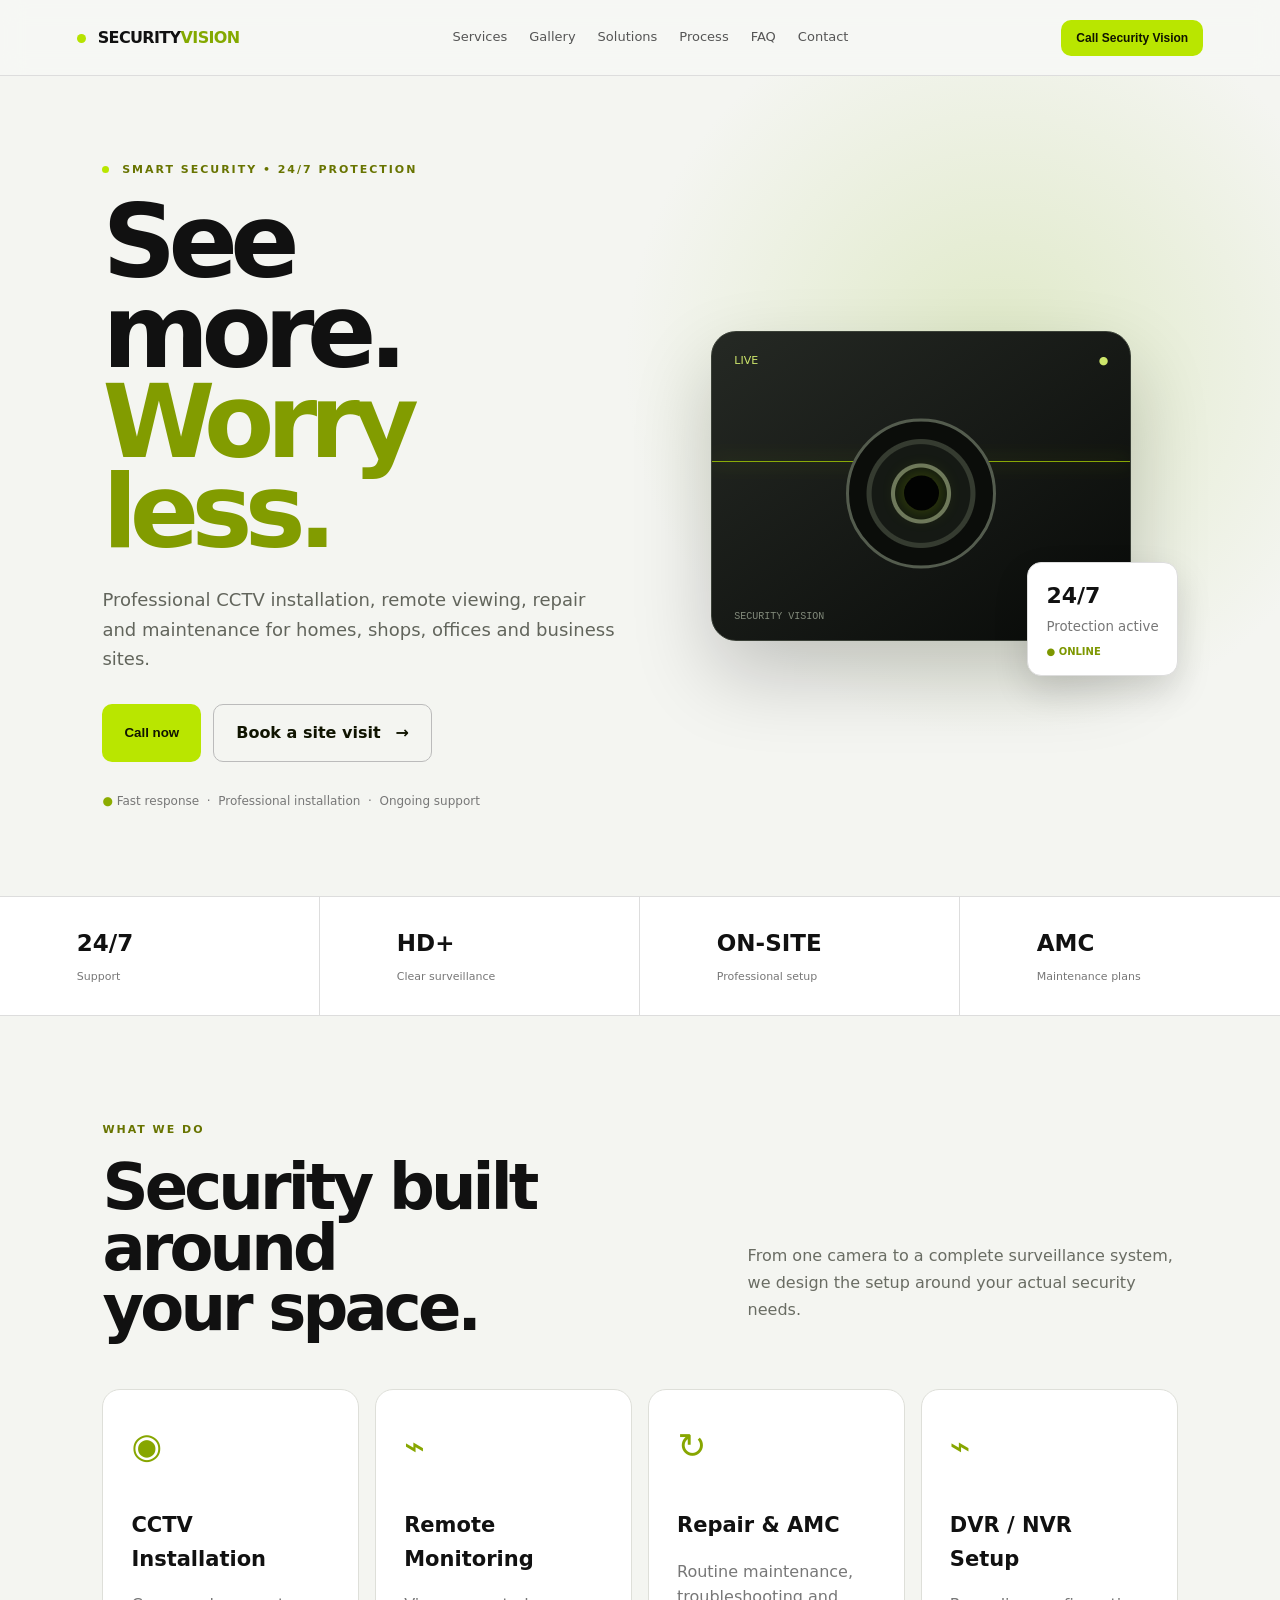
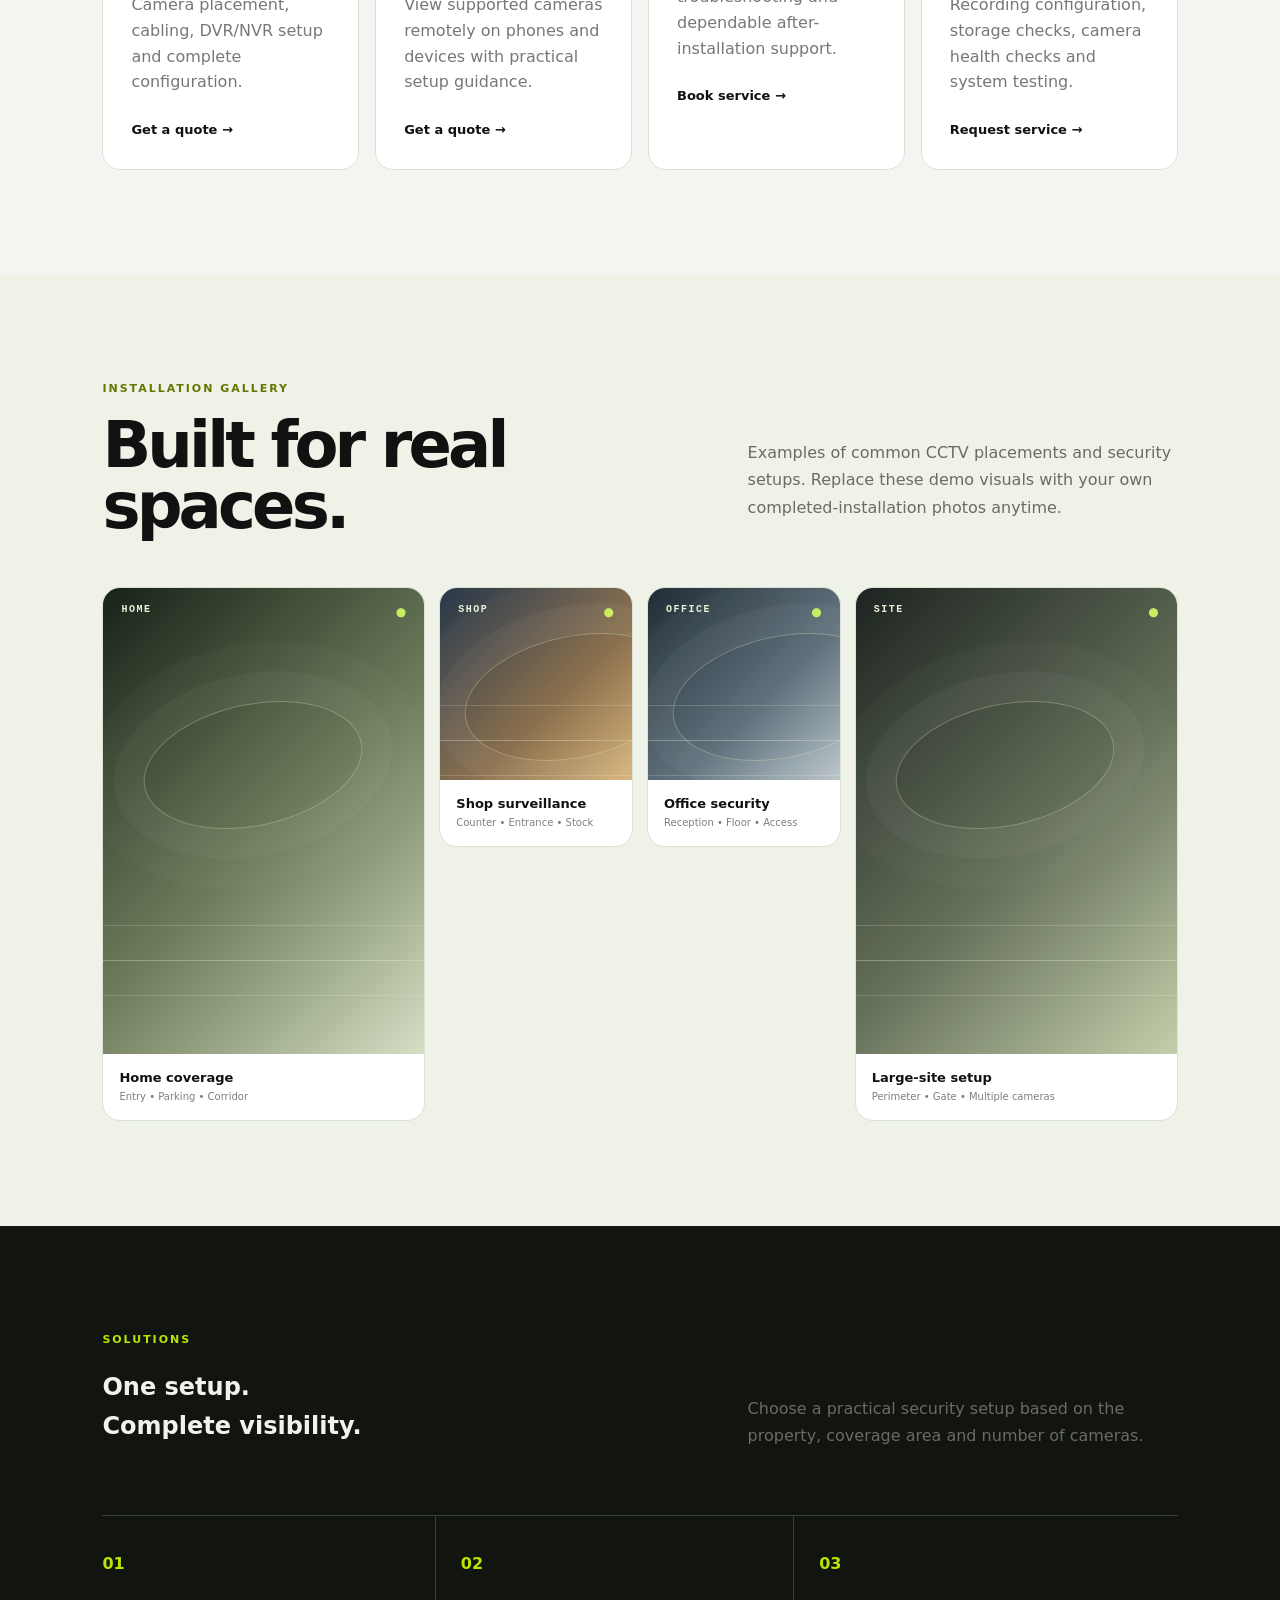
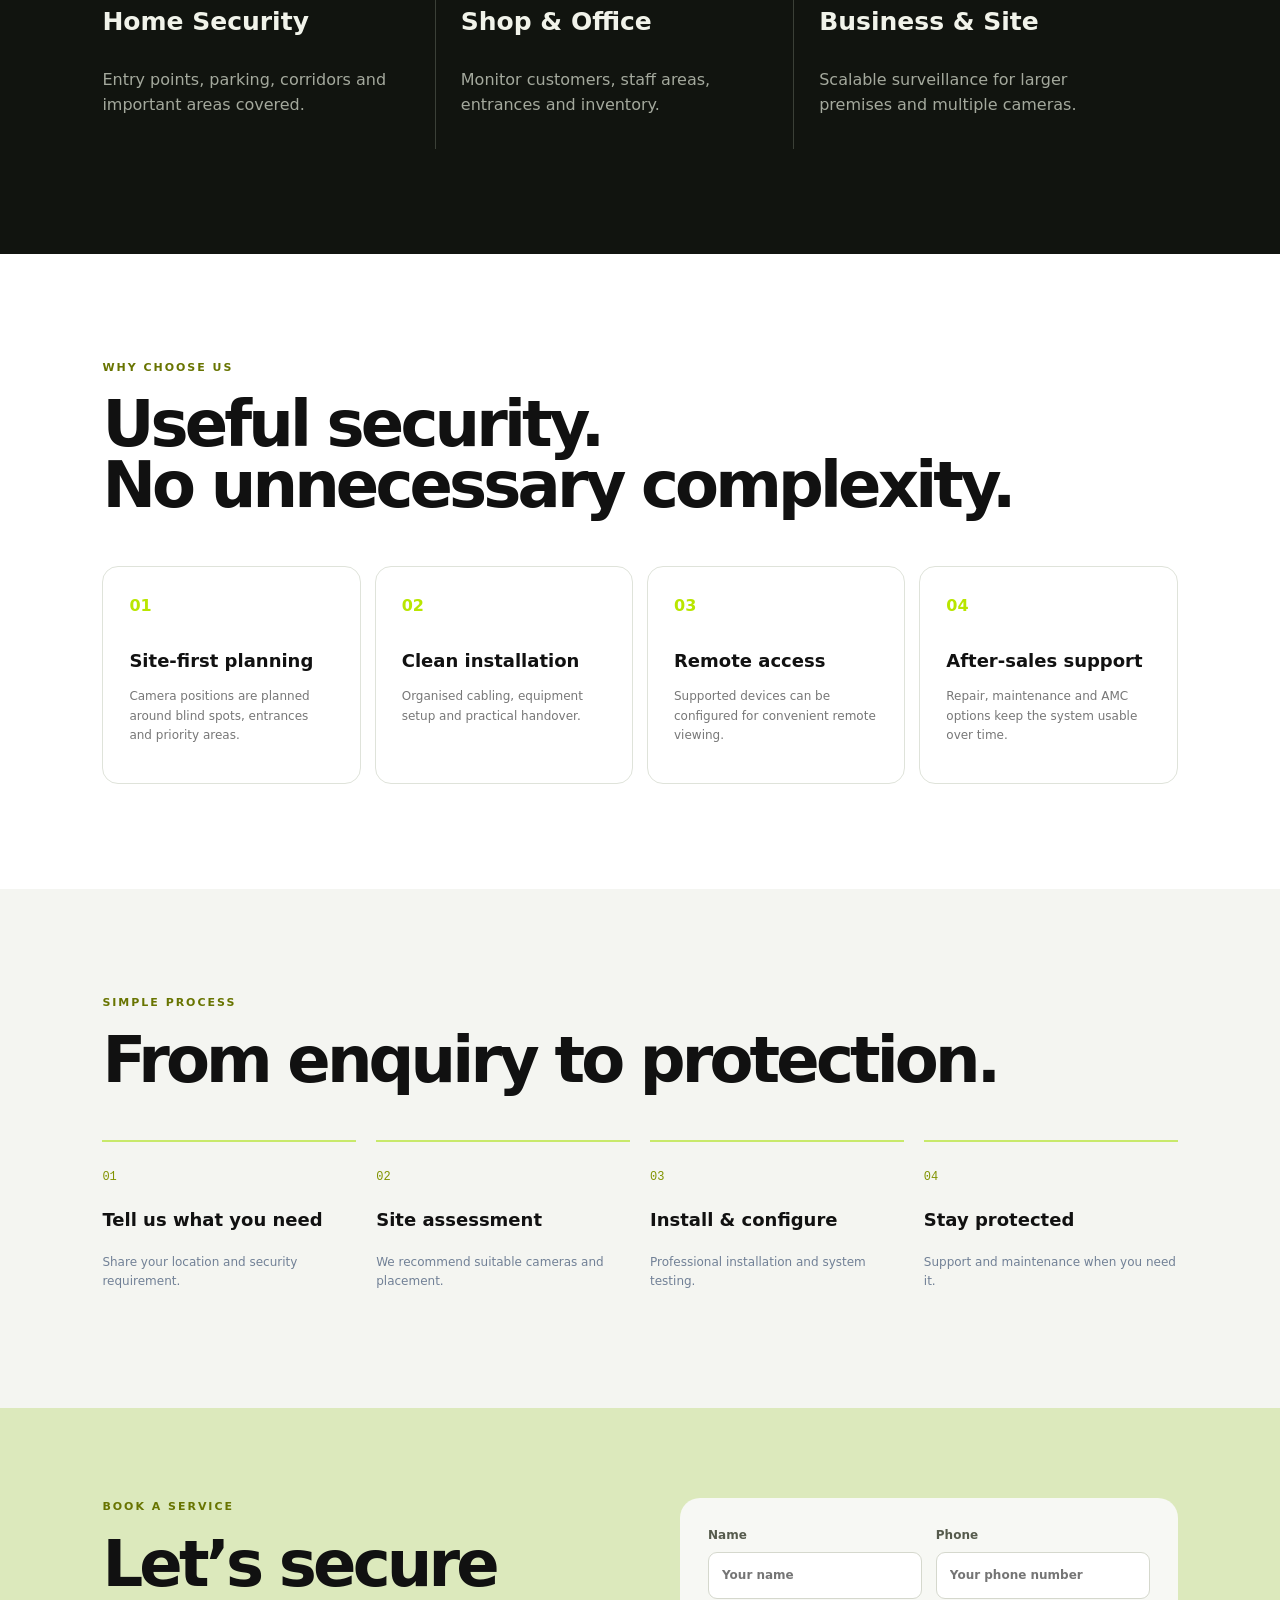
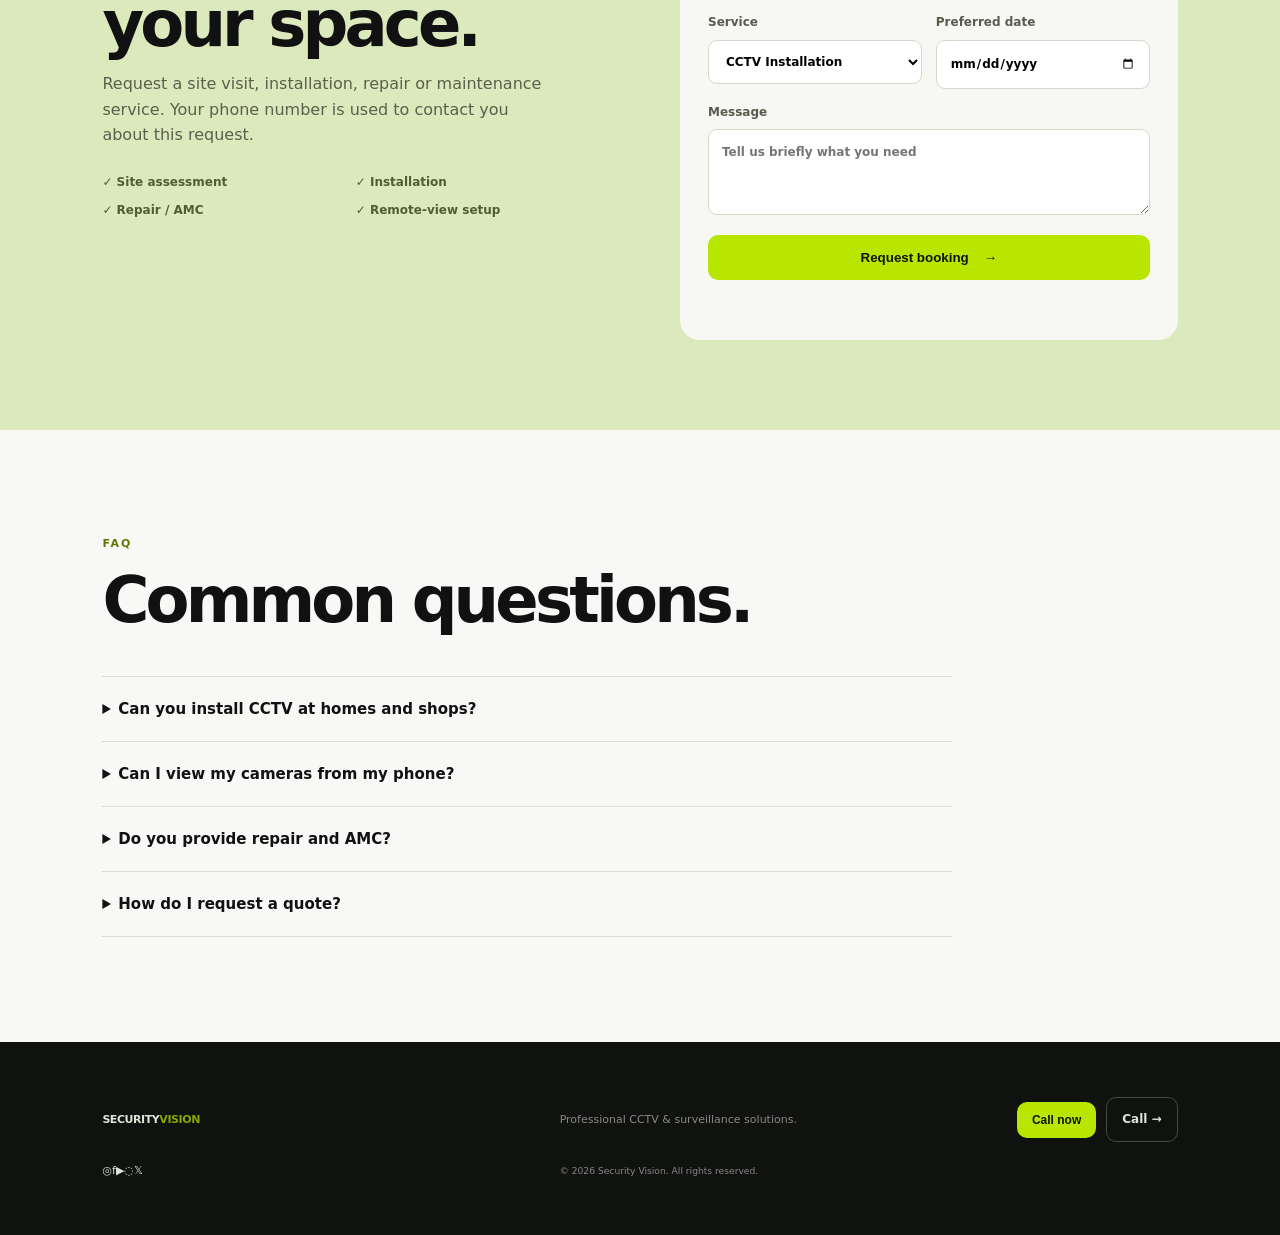
==== commit 859c1c2d: "feat: add configurable social media footer" ====
--- a/index.html
+++ b/index.html
@@ -9,63 +9,19 @@
   <link rel="stylesheet" href="styles.css">
 </head>
 <body>
-<header class="nav">
-  <a class="brand" href="#top"><span class="brand-dot"></span> SECURITY<span>VISION</span></a>
-  <nav aria-label="Primary navigation">
-    <a href="#services">Services</a><a href="#gallery">Gallery</a><a href="#solutions">Solutions</a><a href="#process">Process</a><a href="#faq">FAQ</a><a href="#contact">Contact</a>
-  </nav>
-  <button class="btn btn-small" data-action="call">Call Security Vision</button>
-</header>
+<header class="nav"><a class="brand" href="#top"><span class="brand-dot"></span> SECURITY<span>VISION</span></a><nav aria-label="Primary navigation"><a href="#services">Services</a><a href="#gallery">Gallery</a><a href="#solutions">Solutions</a><a href="#process">Process</a><a href="#faq">FAQ</a><a href="#contact">Contact</a></nav><button class="btn btn-small" data-action="call">Call Security Vision</button></header>
 <main id="top">
-<section class="hero">
-  <div class="hero-copy">
-    <div class="eyebrow"><i></i> SMART SECURITY • 24/7 PROTECTION</div>
-    <h1>See more.<br><em>Worry less.</em></h1>
-    <p>Professional CCTV installation, remote viewing, repair and maintenance for homes, shops, offices and business sites.</p>
-    <div class="hero-actions"><button class="btn" data-action="call">Call now</button><a class="btn btn-ghost" href="#booking">Book a site visit <span>→</span></a></div>
-    <div class="trust"><span>●</span> Fast response &nbsp;·&nbsp; Professional installation &nbsp;·&nbsp; Ongoing support</div>
-  </div>
-  <div class="hero-visual">
-    <div class="camera-card"><div class="scan"></div><div class="camera-top"><span>LIVE</span><b>●</b></div><div class="camera-lens"><div></div></div><div class="hud"><span>SECURITY VISION</span><span>CAM 04</span></div></div>
-    <div class="status-card"><b>24/7</b><small>Protection active</small><span>● ONLINE</span></div>
-  </div>
-</section>
+<section class="hero"><div class="hero-copy"><div class="eyebrow"><i></i> SMART SECURITY • 24/7 PROTECTION</div><h1>See more.<br><em>Worry less.</em></h1><p>Professional CCTV installation, remote viewing, repair and maintenance for homes, shops, offices and business sites.</p><div class="hero-actions"><button class="btn" data-action="call">Call now</button><a class="btn btn-ghost" href="#booking">Book a site visit <span>→</span></a></div><div class="trust"><span>●</span> Fast response &nbsp;·&nbsp; Professional installation &nbsp;·&nbsp; Ongoing support</div></div><div class="hero-visual"><div class="camera-card"><div class="scan"></div><div class="camera-top"><span>LIVE</span><b>●</b></div><div class="camera-lens"><div></div></div><div class="hud"><span>SECURITY VISION</span><span>CAM 04</span></div></div><div class="status-card"><b>24/7</b><small>Protection active</small><span>● ONLINE</span></div></div></section>
 <section class="stats" aria-label="Service highlights"><div><b>24/7</b><span>Support</span></div><div><b>HD+</b><span>Clear surveillance</span></div><div><b>ON-SITE</b><span>Professional setup</span></div><div><b>AMC</b><span>Maintenance plans</span></div></section>
-
-<section id="services" class="section">
-  <div class="section-head"><div><div class="eyebrow">WHAT WE DO</div><h2>Security built around<br>your space.</h2></div><p>From one camera to a complete surveillance system, we design the setup around your actual security needs.</p></div>
-  <div class="cards">
-    <article><span class="icon">◉</span><h3>CCTV Installation</h3><p>Camera placement, cabling, DVR/NVR setup and complete configuration.</p><a href="#booking">Get a quote →</a></article>
-    <article><span class="icon">⌁</span><h3>Remote Monitoring</h3><p>View supported cameras remotely on phones and devices with practical setup guidance.</p><a href="#booking">Get a quote →</a></article>
-    <article><span class="icon">↻</span><h3>Repair & AMC</h3><p>Routine maintenance, troubleshooting and dependable after-installation support.</p><a href="#booking">Book service →</a></article>
-    <article><span class="icon">⌁</span><h3>DVR / NVR Setup</h3><p>Recording configuration, storage checks, camera health checks and system testing.</p><a href="#booking">Request service →</a></article>
-  </div>
-</section>
-
-<section id="gallery" class="gallery-section">
-  <div class="section-head"><div><div class="eyebrow">INSTALLATION GALLERY</div><h2>Built for real<br>spaces.</h2></div><p>Examples of common CCTV placements and security setups. Replace these demo visuals with your own completed-installation photos anytime.</p></div>
-  <div class="gallery-grid">
-    <figure class="gallery-item gallery-a"><div class="gallery-art"><span>HOME</span><b>●</b></div><figcaption><strong>Home coverage</strong><small>Entry • Parking • Corridor</small></figcaption></figure>
-    <figure class="gallery-item gallery-b"><div class="gallery-art"><span>SHOP</span><b>●</b></div><figcaption><strong>Shop surveillance</strong><small>Counter • Entrance • Stock</small></figcaption></figure>
-    <figure class="gallery-item gallery-c"><div class="gallery-art"><span>OFFICE</span><b>●</b></div><figcaption><strong>Office security</strong><small>Reception • Floor • Access</small></figcaption></figure>
-    <figure class="gallery-item gallery-d"><div class="gallery-art"><span>SITE</span><b>●</b></div><figcaption><strong>Large-site setup</strong><small>Perimeter • Gate • Multiple cameras</small></figcaption></figure>
-  </div>
-</section>
-
-<section id="solutions" class="dark-section"><div class="section-head"><div><div class="eyebrow">SOLUTIONS</div><h2>One setup.<br>Complete visibility.</h2></div><p>Choose a practical security setup based on the property, coverage area and number of cameras.</p></div>
-  <div class="solution-grid"><div><b>01</b><h3>Home Security</h3><p>Entry points, parking, corridors and important areas covered.</p></div><div><b>02</b><h3>Shop & Office</h3><p>Monitor customers, staff areas, entrances and inventory.</p></div><div><b>03</b><h3>Business & Site</h3><p>Scalable surveillance for larger premises and multiple cameras.</p></div></div>
-</section>
-
+<section id="services" class="section"><div class="section-head"><div><div class="eyebrow">WHAT WE DO</div><h2>Security built around<br>your space.</h2></div><p>From one camera to a complete surveillance system, we design the setup around your actual security needs.</p></div><div class="cards"><article><span class="icon">◉</span><h3>CCTV Installation</h3><p>Camera placement, cabling, DVR/NVR setup and complete configuration.</p><a href="#booking">Get a quote →</a></article><article><span class="icon">⌁</span><h3>Remote Monitoring</h3><p>View supported cameras remotely on phones and devices with practical setup guidance.</p><a href="#booking">Get a quote →</a></article><article><span class="icon">↻</span><h3>Repair & AMC</h3><p>Routine maintenance, troubleshooting and dependable after-installation support.</p><a href="#booking">Book service →</a></article><article><span class="icon">⌁</span><h3>DVR / NVR Setup</h3><p>Recording configuration, storage checks, camera health checks and system testing.</p><a href="#booking">Request service →</a></article></div></section>
+<section id="gallery" class="gallery-section"><div class="section-head"><div><div class="eyebrow">INSTALLATION GALLERY</div><h2>Built for real<br>spaces.</h2></div><p>Examples of common CCTV placements and security setups. Replace these demo visuals with your own completed-installation photos anytime.</p></div><div class="gallery-grid"><figure class="gallery-item gallery-a"><div class="gallery-art"><span>HOME</span><b>●</b></div><figcaption><strong>Home coverage</strong><small>Entry • Parking • Corridor</small></figcaption></figure><figure class="gallery-item gallery-b"><div class="gallery-art"><span>SHOP</span><b>●</b></div><figcaption><strong>Shop surveillance</strong><small>Counter • Entrance • Stock</small></figcaption></figure><figure class="gallery-item gallery-c"><div class="gallery-art"><span>OFFICE</span><b>●</b></div><figcaption><strong>Office security</strong><small>Reception • Floor • Access</small></figcaption></figure><figure class="gallery-item gallery-d"><div class="gallery-art"><span>SITE</span><b>●</b></div><figcaption><strong>Large-site setup</strong><small>Perimeter • Gate • Multiple cameras</small></figcaption></figure></div></section>
+<section id="solutions" class="dark-section"><div class="section-head"><div><div class="eyebrow">SOLUTIONS</div><h2>One setup.<br>Complete visibility.</h2></div><p>Choose a practical security setup based on the property, coverage area and number of cameras.</p></div><div class="solution-grid"><div><b>01</b><h3>Home Security</h3><p>Entry points, parking, corridors and important areas covered.</p></div><div><b>02</b><h3>Shop & Office</h3><p>Monitor customers, staff areas, entrances and inventory.</p></div><div><b>03</b><h3>Business & Site</h3><p>Scalable surveillance for larger premises and multiple cameras.</p></div></div></section>
 <section class="section feature-section"><div class="section-head"><div><div class="eyebrow">WHY CHOOSE US</div><h2>Useful security.<br>No unnecessary complexity.</h2></div></div><div class="feature-grid"><div><b>01</b><h3>Site-first planning</h3><p>Camera positions are planned around blind spots, entrances and priority areas.</p></div><div><b>02</b><h3>Clean installation</h3><p>Organised cabling, equipment setup and practical handover.</p></div><div><b>03</b><h3>Remote access</h3><p>Supported devices can be configured for convenient remote viewing.</p></div><div><b>04</b><h3>After-sales support</h3><p>Repair, maintenance and AMC options keep the system usable over time.</p></div></div></section>
-
 <section id="process" class="section process"><div class="eyebrow">SIMPLE PROCESS</div><h2>From enquiry to protection.</h2><div class="steps"><div><span>01</span><h3>Tell us what you need</h3><p>Share your location and security requirement.</p></div><div><span>02</span><h3>Site assessment</h3><p>We recommend suitable cameras and placement.</p></div><div><span>03</span><h3>Install & configure</h3><p>Professional installation and system testing.</p></div><div><span>04</span><h3>Stay protected</h3><p>Support and maintenance when you need it.</p></div></div></section>
-
-<section id="booking" class="booking"><div><div class="eyebrow">BOOK A SERVICE</div><h2>Let’s secure<br>your space.</h2><p>Request a site visit, installation, repair or maintenance service. Your phone number is used to contact you about this request.</p><div class="quick-points"><span>✓ Site assessment</span><span>✓ Installation</span><span>✓ Repair / AMC</span><span>✓ Remote-view setup</span></div></div>
-<form id="bookingForm"><label>Name<input required name="name" autocomplete="name" placeholder="Your name"></label><label>Phone<input required name="phone" type="tel" inputmode="tel" autocomplete="tel" placeholder="Your phone number"></label><label>Service<select name="service"><option>CCTV Installation</option><option>Repair / Maintenance</option><option>AMC</option><option>Site Assessment</option><option>DVR / NVR Setup</option></select></label><label>Preferred date<input name="date" type="date"></label><label class="full">Message<textarea name="message" rows="3" placeholder="Tell us briefly what you need"></textarea></label><button class="btn full" type="submit">Request booking <span>→</span></button><small id="formMsg" class="full" aria-live="polite"></small></form></section>
-
+<section id="booking" class="booking"><div><div class="eyebrow">BOOK A SERVICE</div><h2>Let’s secure<br>your space.</h2><p>Request a site visit, installation, repair or maintenance service. Your phone number is used to contact you about this request.</p><div class="quick-points"><span>✓ Site assessment</span><span>✓ Installation</span><span>✓ Repair / AMC</span><span>✓ Remote-view setup</span></div></div><form id="bookingForm"><label>Name<input required name="name" autocomplete="name" placeholder="Your name"></label><label>Phone<input required name="phone" type="tel" inputmode="tel" autocomplete="tel" placeholder="Your phone number"></label><label>Service<select name="service"><option>CCTV Installation</option><option>Repair / Maintenance</option><option>AMC</option><option>Site Assessment</option><option>DVR / NVR Setup</option></select></label><label>Preferred date<input name="date" type="date"></label><label class="full">Message<textarea name="message" rows="3" placeholder="Tell us briefly what you need"></textarea></label><button class="btn full" type="submit">Request booking <span>→</span></button><small id="formMsg" class="full" aria-live="polite"></small></form></section>
 <section id="faq" class="section faq-section"><div class="eyebrow">FAQ</div><h2>Common questions.</h2><div class="faq-list"><details><summary>Can you install CCTV at homes and shops?</summary><p>Yes. The site assessment can cover homes, shops, offices and larger premises.</p></details><details><summary>Can I view my cameras from my phone?</summary><p>For compatible systems, remote viewing can be configured on supported phones and networks.</p></details><details><summary>Do you provide repair and AMC?</summary><p>Yes. Repair, troubleshooting and maintenance/AMC services are included in the service options.</p></details><details><summary>How do I request a quote?</summary><p>Use the booking form or call the service number to discuss the requirement.</p></details></div></section>
 </main>
-<footer id="contact"><div class="brand">SECURITY<span>VISION</span></div><p>Professional CCTV & surveillance solutions.</p><div class="footer-actions"><button class="btn btn-small" data-action="call">Call now</button><a class="whatsapp" href="tel:9608232914" aria-label="Call Security Vision">Call →</a></div><small>© 2026 Security Vision. All rights reserved.</small></footer>
+<footer id="contact"><div class="brand">SECURITY<span>VISION</span></div><p>Professional CCTV & surveillance solutions.</p><div class="footer-actions"><button class="btn btn-small" data-action="call">Call now</button><a class="whatsapp" href="tel:9608232914" aria-label="Call Security Vision">Call →</a></div><div class="social-links" aria-label="Social media"><a href="#" data-social="instagram" aria-label="Instagram">◎</a><a href="#" data-social="facebook" aria-label="Facebook">f</a><a href="#" data-social="youtube" aria-label="YouTube">▶</a><a href="#" data-social="whatsapp" aria-label="WhatsApp">◌</a><a href="#" data-social="x" aria-label="X">𝕏</a></div><small>© 2026 Security Vision. All rights reserved.</small></footer>
 <div class="mobile-call"><button data-action="call">Call CCTV Services</button><a href="#booking">Book Service</a></div>
 <script src="script.js"></script>
 </body>
--- a/styles.css
+++ b/styles.css
@@ -1,2 +1,5 @@
-*{box-sizing:border-box}html{scroll-behavior:smooth}body{margin:0;font-family:Inter,system-ui,-apple-system,Segoe UI,sans-serif;background:#f4f5f1;color:#111}a{text-decoration:none;color:inherit}.nav{height:76px;display:flex;align-items:center;justify-content:space-between;padding:0 6vw;border-bottom:1px solid #ddd;background:#f7f8f4cc;backdrop-filter:blur(12px);position:sticky;top:0;z-index:10}.brand{font-weight:900;letter-spacing:-.04em}.brand span{color:#84a900}.brand-dot{display:inline-block;width:9px;height:9px;background:#b6e300;border-radius:50%;margin-right:7px}nav{display:flex;gap:28px;font-size:14px;color:#555}nav a:hover{color:#111}.btn{border:0;border-radius:10px;background:#b9e600;color:#101400;padding:15px 22px;font-weight:800;cursor:pointer;display:inline-flex;gap:15px;align-items:center;justify-content:center}.btn:hover{transform:translateY(-1px);filter:brightness(.97)}.btn-small{padding:11px 15px;font-size:12px}.btn-ghost{background:transparent;border:1px solid #bbb}.hero{min-height:650px;padding:85px 8vw;display:grid;grid-template-columns:1fr 1fr;gap:50px;align-items:center;background:radial-gradient(circle at 78% 35%,#dfe9c7,transparent 33%)}.eyebrow{font-size:11px;font-weight:900;letter-spacing:.18em;color:#687400;margin-bottom:18px}.eyebrow i{display:inline-block;width:7px;height:7px;border-radius:50%;background:#b9e600;margin-right:7px}.hero h1{font-size:clamp(58px,8vw,104px);line-height:.88;letter-spacing:-.075em;margin:0 0 28px}.hero h1 em{font-style:normal;color:#829c00}.hero-copy>p{font-size:18px;line-height:1.65;color:#62655c;max-width:580px}.hero-actions{display:flex;gap:12px;margin:30px 0}.trust{font-size:12px;color:#777}.trust span{color:#8cac00}.hero-visual{height:420px;position:relative;display:grid;place-items:center}.camera-card{width:min(420px,80vw);height:310px;border-radius:25px;background:linear-gradient(145deg,#252924,#080a08);box-shadow:0 35px 80px #0003;position:relative;overflow:hidden;border:1px solid #3a4037}.scan{position:absolute;left:0;right:0;height:1px;background:#b9e600;top:42%;box-shadow:0 0 18px #b9e600;opacity:.7;animation:scan 3s infinite}@keyframes scan{50%{top:78%}}.camera-top{position:absolute;top:20px;left:22px;right:22px;display:flex;justify-content:space-between;color:#cde66b;font-size:11px}.camera-top b{font-size:10px}.camera-lens{width:150px;height:150px;border-radius:50%;border:3px solid #545c4e;position:absolute;left:50%;top:50%;transform:translate(-50%,-45%);display:grid;place-items:center;background:radial-gradient(circle,#10150f 0 25%,#6c755e 26% 29%,#151914 30% 48%,#353b30 49% 53%,#0b0d0a 54%)}.camera-lens div{width:35px;height:35px;border-radius:50%;background:#020302;box-shadow:0 0 22px #b9e60055}.hud{position:absolute;bottom:18px;left:22px;right:22px;display:flex;justify-content:space-between;color:#81897a;font:10px monospace}.status-card{position:absolute;bottom:20px;right:0;background:#fff;border:1px solid #ddd;border-radius:14px;padding:15px 18px;box-shadow:0 15px 35px #0002}.status-card b{display:block;font-size:22px}.status-card small{color:#777}.status-card span{display:block;color:#7d9700;font-size:10px;font-weight:900;margin-top:5px}.stats{display:grid;grid-template-columns:repeat(4,1fr);border-block:1px solid #ddd;background:#fff}.stats div{padding:28px 6vw;border-right:1px solid #ddd}.stats div:last-child{border:0}.stats b{display:block;font-size:23px}.stats span{font-size:11px;color:#777}.section{padding:105px 8vw}.section-head{display:flex;justify-content:space-between;gap:50px;align-items:end;margin-bottom:50px}.section h2,.booking h2{font-size:clamp(42px,5vw,70px);line-height:.95;letter-spacing:-.06em;margin:0}.section-head>p{max-width:430px;color:#696c63;line-height:1.7}.cards{display:grid;grid-template-columns:repeat(3,1fr);gap:18px}.cards article{background:#fff;border:1px solid #dedfd9;border-radius:18px;padding:32px;min-height:290px}.icon{font-size:35px;color:#87a600}.cards h3{font-size:24px;margin:45px 0 10px}.cards p,.solution-grid p,.steps p{color:#777;line-height:1.6}.cards a{display:block;margin-top:25px;font-weight:800;font-size:13px}.dark-section{padding:105px 8vw;background:#11140f;color:#f1f3ea}.dark-section .eyebrow{color:#b9e600}.solution-grid{display:grid;grid-template-columns:repeat(3,1fr);border-top:1px solid #3b4037}.solution-grid>div{padding:35px 25px 15px 0;border-right:1px solid #3b4037;margin-right:25px}.solution-grid>div:last-child{border:0}.solution-grid b{color:#b9e600}.solution-grid h3{font-size:25px}.solution-grid p{color:#a4a99d}.steps{display:grid;grid-template-columns:repeat(4,1fr);gap:20px;margin-top:50px}.steps>div{border-top:2px solid #c8e96b;padding-top:20px}.steps span{font:12px monospace;color:#819300}.steps h3{font-size:18px}.booking{padding:90px 8vw;background:#dce9bc;display:grid;grid-template-columns:1fr 1fr;gap:80px}.booking p{max-width:450px;color:#59604b;line-height:1.6}form{background:#f7f8f4;border-radius:20px;padding:28px;display:grid;gap:14px}label{font-size:12px;font-weight:800;color:#565b4d}input,select,textarea{width:100%;border:1px solid #d5d8cd;border-radius:9px;background:white;padding:13px;margin-top:7px;font:inherit}textarea{resize:vertical}form small{color:#647200;min-height:18px}footer{background:#10120f;color:#dfe3d8;padding:55px 8vw;display:grid;grid-template-columns:1fr 1fr auto;gap:20px;align-items:center}footer .brand{color:#fff}footer p,footer>small{color:#888;font-size:12px}.footer-actions{display:flex;gap:10px;align-items:center}.whatsapp{padding:12px 15px;border:1px solid #454a40;border-radius:10px;font-size:12px;font-weight:800}@media(max-width:800px){nav{display:none}.nav{padding:0 5vw}.nav>.btn{display:none}.hero{grid-template-columns:1fr;padding:65px 6vw;min-height:auto}.hero-visual{height:330px}.stats{grid-template-columns:1fr 1fr}.stats div{padding:20px 6vw}.section,.dark-section{padding:75px 6vw}.section-head,.booking{grid-template-columns:1fr;display:grid;gap:25px}.cards,.solution-grid,.steps{grid-template-columns:1fr}.solution-grid>div{border-right:0;border-bottom:1px solid #3b4037;padding-bottom:25px}.booking{padding:70px 6vw}footer{grid-template-columns:1fr;}.hero h1{font-size:64px}.status-card{right:3%}}
-@media(max-width:800px){html{background:#0b1017}body{background:#0b1017;color:#fff}.nav{height:auto;min-height:68px;padding:16px 5vw;background:#0b1017;border-bottom:1px solid #24303d;backdrop-filter:none;gap:12px}.brand{color:#fff;font-size:16px}.brand span{color:#38bdf8}.brand-dot{background:#38bdf8}.nav nav{display:none}.nav>.btn{display:none}.hero{display:grid;grid-template-columns:1fr;min-height:auto;padding:58px 6vw 42px;gap:28px;background:radial-gradient(circle at 50% 15%,#17324a,#0b1017 55%);text-align:center}.hero-copy{display:flex;flex-direction:column;align-items:center}.eyebrow{color:#38bdf8;font-size:10px;letter-spacing:.15em;margin-bottom:16px}.hero h1{font-size:clamp(52px,16vw,72px);line-height:.9;letter-spacing:-.07em;margin-bottom:22px}.hero h1 em{color:#38bdf8}.hero-copy>p{font-size:16px;line-height:1.55;color:#b7c3d0;max-width:520px}.hero-actions{width:100%;display:grid;grid-template-columns:1fr;gap:10px;margin:22px 0}.btn{width:100%;background:#38bdf8;color:#061018;border-radius:10px;padding:14px 18px}.btn-ghost{background:transparent;color:#fff;border:1px solid #415161}.trust{font-size:11px;line-height:1.7;color:#8fa0b1}.trust span{color:#38bdf8}.hero-visual{height:250px;width:100%}.camera-card{width:min(100%,390px);height:220px;border-radius:18px}.camera-lens{width:112px;height:112px}.camera-lens div{width:27px;height:27px}.status-card{right:2%;bottom:2px;background:#111923;border-color:#263545;color:#fff;padding:11px 14px}.status-card small{color:#aebccc}.status-card span{color:#38bdf8}.stats{grid-template-columns:1fr 1fr;background:#111923;border-block:1px solid #24303d}.stats div{padding:20px 6vw;border-right:1px solid #24303d;border-bottom:1px solid #24303d}.stats div:nth-child(2n){border-right:0}.stats div:nth-last-child(-n+2){border-bottom:0}.stats b{font-size:21px;color:#fff}.stats span{color:#8fa0b1}.section{padding:62px 6vw;background:#0b1017}.section-head{display:block;margin-bottom:28px}.section-head>p{color:#aebccc;line-height:1.6}.section h2,.booking h2{font-size:clamp(38px,11vw,52px);line-height:.95;color:#fff}.cards{grid-template-columns:1fr;gap:12px}.cards article{background:#111923;border:1px solid #263545;border-radius:16px;padding:22px;min-height:auto}.icon{font-size:28px;color:#38bdf8}.cards h3{font-size:22px;margin:28px 0 8px}.cards p{color:#aebccc}.cards a{color:#38bdf8}.dark-section{padding:62px 6vw;background:#10161e;color:#fff}.dark-section .eyebrow{color:#38bdf8}.solution-grid{grid-template-columns:1fr;border-top:1px solid #263545}.solution-grid>div{padding:25px 0;border-right:0;border-bottom:1px solid #263545;margin:0}.solution-grid>div:last-child{border-bottom:0}.solution-grid b{color:#38bdf8}.solution-grid h3{font-size:22px}.solution-grid p{color:#aebccc}.steps{grid-template-columns:1fr;gap:18px;margin-top:30px}.steps>div{border-top:1px solid #38bdf8;padding-top:16px}.steps h3{color:#fff}.steps p{color:#aebccc}.steps span{color:#38bdf8}.booking{padding:62px 6vw;display:grid;grid-template-columns:1fr;gap:24px;background:#101923;color:#fff}.booking p{color:#aebccc}.booking form{background:#111923;border:1px solid #263545;padding:20px;border-radius:16px}label{color:#cbd5e1}input,select,textarea{background:#0b1017;color:#fff;border-color:#334455}form small{color:#38bdf8}footer{padding:42px 6vw;background:#080c11;color:#fff;display:grid;grid-template-columns:1fr;gap:14px}footer p,footer>small{color:#8fa0b1}.footer-actions{display:grid;grid-template-columns:1fr 1fr}.whatsapp{border-color:#334455;text-align:center}}
+/* Security Vision responsive design */
+*{box-sizing:border-box}html{scroll-behavior:smooth}body{margin:0;font-family:Inter,system-ui,-apple-system,Segoe UI,sans-serif;background:#f4f5f1;color:#111;line-height:1.6}a{text-decoration:none;color:inherit}.nav{height:76px;display:flex;align-items:center;justify-content:space-between;padding:0 6vw;border-bottom:1px solid #ddd;background:#f7f8f4e8;backdrop-filter:blur(12px);position:sticky;top:0;z-index:50}.brand{font-weight:900;letter-spacing:-.04em;white-space:nowrap}.brand span{color:#84a900}.brand-dot{display:inline-block;width:9px;height:9px;background:#b6e300;border-radius:50%;margin-right:7px}nav{display:flex;gap:22px;font-size:13px;color:#555}nav a:hover{color:#111}.btn{border:0;border-radius:10px;background:#b9e600;color:#101400;padding:15px 22px;font-weight:800;cursor:pointer;display:inline-flex;gap:15px;align-items:center;justify-content:center;transition:.2s}.btn:hover{transform:translateY(-1px);filter:brightness(.97)}.btn:disabled{opacity:.6;cursor:wait}.btn-small{padding:11px 15px;font-size:12px}.btn-ghost{background:transparent;border:1px solid #bbb}.hero{min-height:650px;padding:85px 8vw;display:grid;grid-template-columns:1fr 1fr;gap:50px;align-items:center;background:radial-gradient(circle at 78% 35%,#dfe9c7,transparent 33%)}.eyebrow{font-size:11px;font-weight:900;letter-spacing:.18em;color:#687400;margin-bottom:18px}.eyebrow i{display:inline-block;width:7px;height:7px;border-radius:50%;background:#b9e600;margin-right:7px}.hero h1{font-size:clamp(58px,8vw,104px);line-height:.88;letter-spacing:-.075em;margin:0 0 28px}.hero h1 em{font-style:normal;color:#829c00}.hero-copy>p{font-size:18px;line-height:1.65;color:#62655c;max-width:580px}.hero-actions{display:flex;gap:12px;margin:30px 0}.trust{font-size:12px;color:#777}.trust span{color:#8cac00}.hero-visual{height:420px;position:relative;display:grid;place-items:center}.camera-card{width:min(420px,80vw);height:310px;border-radius:25px;background:linear-gradient(145deg,#252924,#080a08);box-shadow:0 35px 80px #0003;position:relative;overflow:hidden;border:1px solid #3a4037}.scan{position:absolute;left:0;right:0;height:1px;background:#b9e600;top:42%;box-shadow:0 0 18px #b9e600;opacity:.7;animation:scan 3s infinite}@keyframes scan{50%{top:78%}}.camera-top{position:absolute;top:20px;left:22px;right:22px;display:flex;justify-content:space-between;color:#cde66b;font-size:11px}.camera-lens{width:150px;height:150px;border-radius:50%;border:3px solid #545c4e;position:absolute;left:50%;top:50%;transform:translate(-50%,-45%);display:grid;place-items:center;background:radial-gradient(circle,#10150f 0 25%,#6c755e 26% 29%,#151914 30% 48%,#353b30 49% 53%,#0b0d0a 54%)}.camera-lens div{width:35px;height:35px;border-radius:50%;background:#020302;box-shadow:0 0 22px #b9e60055}.hud{position:absolute;bottom:18px;left:22px;right:22px;display:flex;justify-content:space-between;color:#81897a;font:10px monospace}.status-card{position:absolute;bottom:20px;right:0;background:#fff;border:1px solid #ddd;border-radius:14px;padding:15px 18px;box-shadow:0 15px 35px #0002}.status-card b{display:block;font-size:22px}.status-card small{color:#777}.status-card span{display:block;color:#7d9700;font-size:10px;font-weight:900;margin-top:5px}.stats{display:grid;grid-template-columns:repeat(4,1fr);border-block:1px solid #ddd;background:#fff}.stats div{padding:28px 6vw;border-right:1px solid #ddd}.stats div:last-child{border:0}.stats b{display:block;font-size:23px}.stats span{font-size:11px;color:#777}.section,.gallery-section{padding:105px 8vw}.section-head{display:flex;justify-content:space-between;gap:50px;align-items:end;margin-bottom:50px}.section h2,.booking h2,.gallery-section h2,.faq-section h2{font-size:clamp(42px,5vw,70px);line-height:.95;letter-spacing:-.06em;margin:0}.section-head>p{max-width:430px;color:#696c63;line-height:1.7}.cards{display:grid;grid-template-columns:repeat(4,1fr);gap:16px}.cards article{background:#fff;border:1px solid #dedfd9;border-radius:18px;padding:28px;min-height:290px}.icon{font-size:35px;color:#87a600}.cards h3{font-size:21px;margin:35px 0 10px}.cards p,.feature-grid p{color:#777;line-height:1.6}.cards a{display:block;margin-top:25px;font-weight:800;font-size:13px}.gallery-section{background:#eef2e7}.gallery-grid{display:grid;grid-template-columns:1.25fr .75fr .75fr 1.25fr;grid-auto-rows:260px;gap:14px}.gallery-item{margin:0;background:#fff;border:1px solid #dce1d7;border-radius:18px;overflow:hidden;position:relative}.gallery-item:nth-child(1),.gallery-item:nth-child(4){grid-row:span 2}.gallery-art{height:calc(100% - 66px);min-height:150px;position:relative;background:linear-gradient(135deg,#172218,#71805e 55%,#d6dfc4);overflow:hidden}.gallery-art:before{content:"";position:absolute;width:220px;height:120px;border:1px solid #d9e6bd55;border-radius:50%;left:12%;top:25%;transform:rotate(-12deg);box-shadow:0 0 0 30px #ffffff08,0 0 0 60px #ffffff05}.gallery-art:after{content:"";position:absolute;left:0;right:0;bottom:20%;height:1px;background:#e8f1d855;box-shadow:0 -35px #e8f1d833,0 35px #e8f1d833}.gallery-art span{position:absolute;left:18px;top:16px;color:#e8f2d7;font:800 10px monospace;letter-spacing:.15em}.gallery-art b{position:absolute;right:18px;top:15px;color:#c8ed63;font-size:12px}.gallery-b .gallery-art{background:linear-gradient(135deg,#273849,#8b704e 60%,#d7b47a)}.gallery-c .gallery-art{background:linear-gradient(135deg,#202c35,#61727d 60%,#b8c4c9)}.gallery-d .gallery-art{background:linear-gradient(135deg,#1d2420,#65705a 55%,#c3cfaa)}figcaption{height:66px;padding:12px 16px;display:flex;flex-direction:column;justify-content:center}figcaption strong{font-size:13px}figcaption small{font-size:10px;color:#7a8176}.dark-section{padding:105px 8vw;background:#11140f;color:#f1f3ea}.dark-section .eyebrow{color:#b9e600}.solution-grid{display:grid;grid-template-columns:repeat(3,1fr);border-top:1px solid #3b4037}.solution-grid>div{padding:35px 25px 15px 0;border-right:1px solid #3b4037;margin-right:25px}.solution-grid>div:last-child{border:0}.solution-grid b,.feature-grid b{color:#b9e600}.solution-grid h3{font-size:25px}.solution-grid p{color:#a4a99d}.feature-section{background:#fff}.feature-grid{display:grid;grid-template-columns:repeat(4,1fr);gap:14px}.feature-grid>div{border:1px solid #dfe3da;border-radius:16px;padding:26px;min-height:210px}.feature-grid h3{font-size:18px;margin:28px 0 8px}.feature-grid p{font-size:12px}.steps{display:grid;grid-template-columns:repeat(4,1fr);gap:20px;margin-top:50px}.steps>div{border-top:2px solid #c8e96b;padding-top:20px}.steps span{font:12px monospace;color:#819300}.steps h3{font-size:18px}.steps p{font-size:12px;color:#718096}.booking{padding:90px 8vw;background:#dce9bc;display:grid;grid-template-columns:1fr 1fr;gap:80px}.booking p{max-width:450px;color:#59604b;line-height:1.6}.quick-points{display:grid;grid-template-columns:1fr 1fr;gap:9px;margin-top:25px;font-size:12px;font-weight:800;color:#4d5e37}.booking form{background:#f7f8f4;border-radius:20px;padding:28px;display:grid;grid-template-columns:1fr 1fr;gap:14px}label{font-size:12px;font-weight:800;color:#565b4d}input,select,textarea{width:100%;border:1px solid #d5d8cd;border-radius:9px;background:white;padding:13px;margin-top:7px;font:inherit}textarea{resize:vertical}form small{color:#647200;min-height:18px}.full{grid-column:1/-1}.faq-section{background:#f8f9f6}.faq-list{max-width:850px;margin-top:45px;border-top:1px solid #d9ddd5}.faq-list details{border-bottom:1px solid #d9ddd5;padding:20px 0}.faq-list summary{cursor:pointer;font-weight:800;font-size:15px}.faq-list p{color:#697065;font-size:13px;max-width:720px}.footer-actions{display:flex;gap:10px;align-items:center}.whatsapp{padding:12px 15px;border:1px solid #454a40;border-radius:10px;font-size:12px;font-weight:800}footer{background:#10120f;color:#dfe3d8;padding:55px 8vw;display:grid;grid-template-columns:1fr 1fr auto;gap:20px;align-items:center;font-size:11px}footer p,footer>small{color:#888}.mobile-call{display:none}.reveal{opacity:0;transform:translateY(14px);transition:opacity .55s ease,transform .55s ease}.reveal.is-visible{opacity:1;transform:none}
+@media(prefers-reduced-motion:reduce){html{scroll-behavior:auto}.scan{animation:none}.reveal{opacity:1;transform:none;transition:none}.btn{transition:none}}
+@media(max-width:1000px){nav{gap:12px}.cards{grid-template-columns:1fr 1fr}.feature-grid{grid-template-columns:1fr 1fr}.gallery-grid{grid-template-columns:1fr 1fr;grid-auto-rows:230px}.gallery-item:nth-child(1),.gallery-item:nth-child(4){grid-row:span 1}.hero{gap:25px}.section,.gallery-section,.dark-section{padding-left:6vw;padding-right:6vw}}
+@media(max-width:800px){nav{display:none}.nav{padding:0 5vw}.nav>.btn{display:none}.hero{grid-template-columns:1fr;padding:58px 6vw 42px;min-height:auto;gap:28px;background:radial-gradient(circle at 50% 15%,#17324a,#0b1017 55%);text-align:center}.hero-copy{display:flex;flex-direction:column;align-items:center}.eyebrow{color:#38bdf8;font-size:10px;letter-spacing:.15em;margin-bottom:16px}.hero h1{font-size:clamp(52px,16vw,72px);line-height:.9;letter-spacing:-.07em;margin-bottom:22px;color:#fff}.hero h1 em{color:#38bdf8}.hero-copy>p{font-size:16px;line-height:1.55;color:#b7c3d0;max-width:520px}.hero-actions{width:100%;display:grid;grid-template-columns:1fr;gap:10px;margin:22px 0}.btn{width:100%;background:#38bdf8;color:#061018}.btn-ghost{background:transparent;color:#fff;border:1px solid #415161}.trust{font-size:11px;line-height:1.7;color:#8fa0b1}.hero-visual{height:250px;width:100%}.camera-card{width:min(100%,390px);height:220px;border-radius:18px}.camera-lens{width:112px;height:112px}.camera-lens div{width:27px;height:27px}.status-card{right:2%;bottom:2px;background:#111923;border-color:#263545;color:#fff;padding:11px 14px}.status-card small{color:#aebccc}.status-card span{color:#38bdf8}.stats{grid-template-columns:1fr 1fr;background:#111923;border-color:#24303d}.stats div{padding:20px 6vw;border-color:#24303d;border-bottom:1px solid #24303d}.stats div:nth-child(2n){border-right:0}.stats div:nth-last-child(-n+2){border-bottom:0}.stats b{font-size:21px;color:#fff}.stats span{color:#8fa0b1}.section,.gallery-section{padding:62px 6vw;background:#0b1017;color:#fff}.section-head{display:block;margin-bottom:28px}.section-head>p{color:#aebccc;line-height:1.6}.section h2,.gallery-section h2,.booking h2,.faq-section h2{font-size:clamp(38px,11vw,52px);line-height:.95;color:#fff}.cards,.feature-grid,.gallery-grid{grid-template-columns:1fr;gap:12px}.cards article,.feature-grid>div{background:#111923;border-color:#263545;border-radius:16px;padding:22px;min-height:auto}.icon{font-size:28px;color:#38bdf8}.cards h3{font-size:22px;margin:28px 0 8px}.cards p,.feature-grid p{color:#aebccc}.cards a{color:#38bdf8}.gallery-section{background:#10161e}.gallery-item{background:#111923;border-color:#263545}.gallery-grid{grid-auto-rows:220px}.gallery-art{height:calc(100% - 62px)}figcaption{height:62px}figcaption strong{color:#fff}figcaption small{color:#8fa0b1}.dark-section{padding:62px 6vw;background:#10161e}.dark-section .eyebrow{color:#38bdf8}.solution-grid{grid-template-columns:1fr;border-color:#263545}.solution-grid>div{padding:25px 0;border-right:0;border-bottom:1px solid #263545;margin:0}.solution-grid>div:last-child{border-bottom:0}.solution-grid b,.feature-grid b{color:#38bdf8}.solution-grid h3{font-size:22px}.solution-grid p{color:#aebccc}.steps{grid-template-columns:1fr;gap:18px;margin-top:30px}.steps>div{border-top:1px solid #38bdf8}.steps h3{color:#fff}.steps p{color:#aebccc}.steps span{color:#38bdf8}.booking{padding:62px 6vw;display:grid;grid-template-columns:1fr;gap:24px;background:#101923;color:#fff}.quick-points{color:#aebccc}.booking p{color:#aebccc}.booking form{background:#111923;border:1px solid #263545;padding:20px;border-radius:16px;grid-template-columns:1fr}.full{grid-column:auto}label{color:#cbd5e1}input,select,textarea{background:#0b1017;color:#fff;border-color:#334455}.faq-section{background:#0b1017}.faq-list{border-color:#263545}.faq-list details{border-color:#263545}.faq-list summary{color:#fff}.faq-list p{color:#aebccc}.footer-actions{display:grid;grid-template-columns:1fr 1fr}footer{padding:42px 6vw;background:#080c11;color:#fff;display:grid;grid-template-columns:1fr;gap:14px}footer p,footer>small{color:#8fa0b1}.whatsapp{border-color:#334455;text-align:center}.mobile-call{position:fixed;left:12px;right:12px;bottom:12px;z-index:100;display:grid;grid-template-columns:1fr 1fr;gap:8px;padding:8px;background:#111923ef;border:1px solid #334455;border-radius:14px;backdrop-filter:blur(14px);box-shadow:0 12px 35px #0008}.mobile-call button,.mobile-call a{border:0;border-radius:9px;padding:12px;text-align:center;font-weight:900;font-size:12px;background:#38bdf8;color:#061018}.mobile-call a{background:#1b2633;color:#fff}.mobile-call+script{display:none}}
